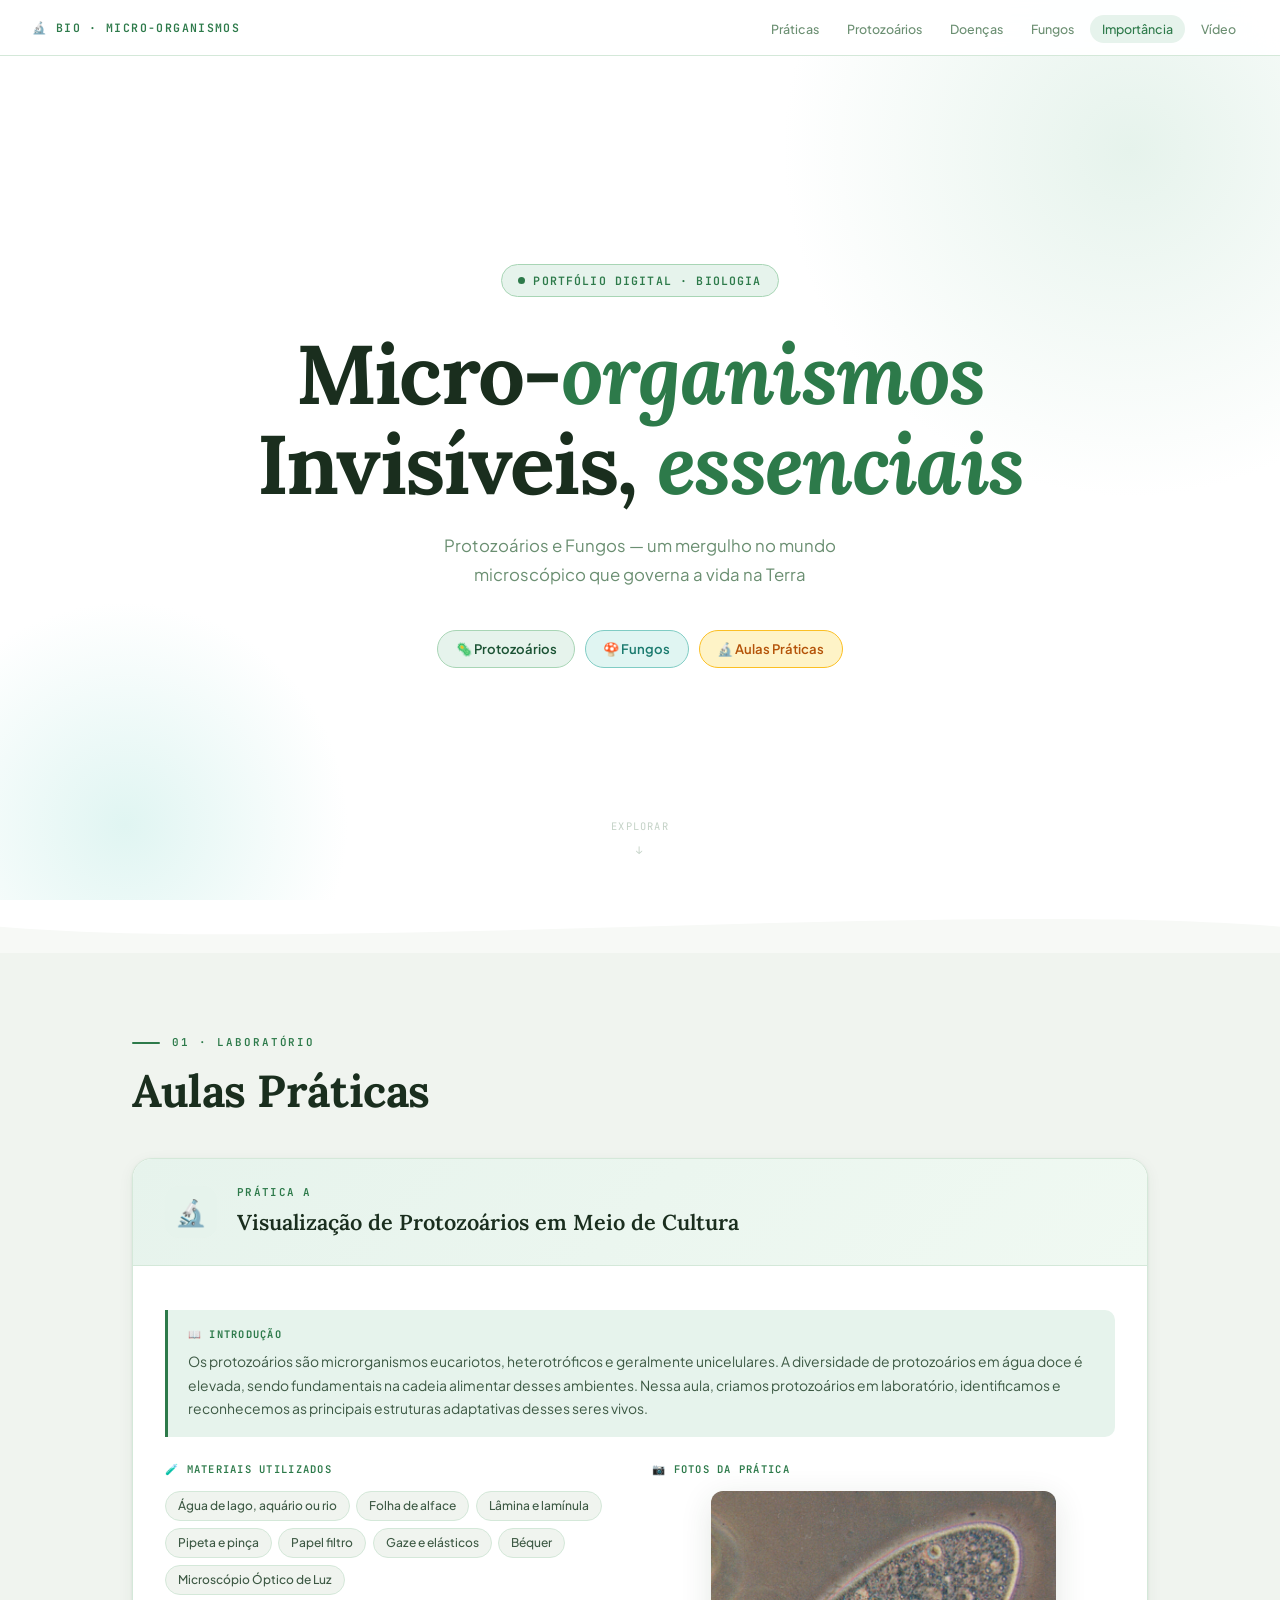
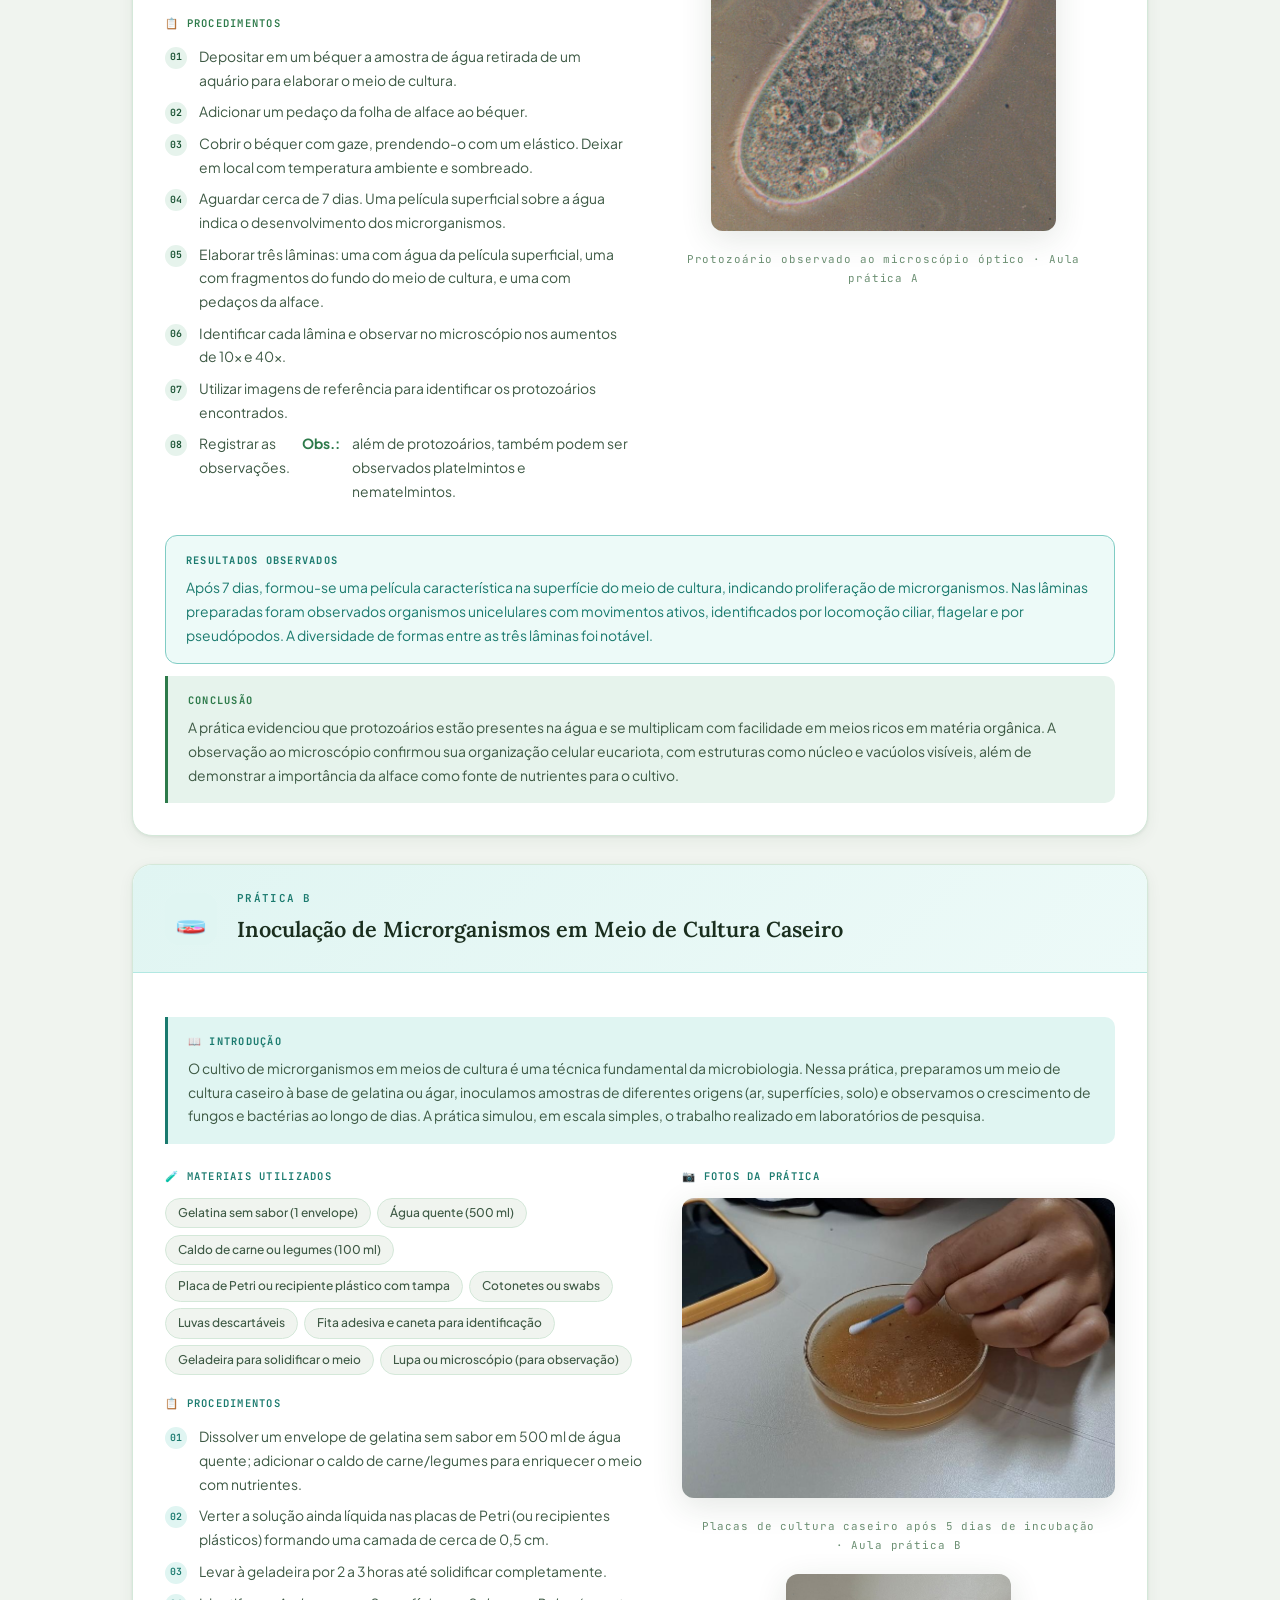
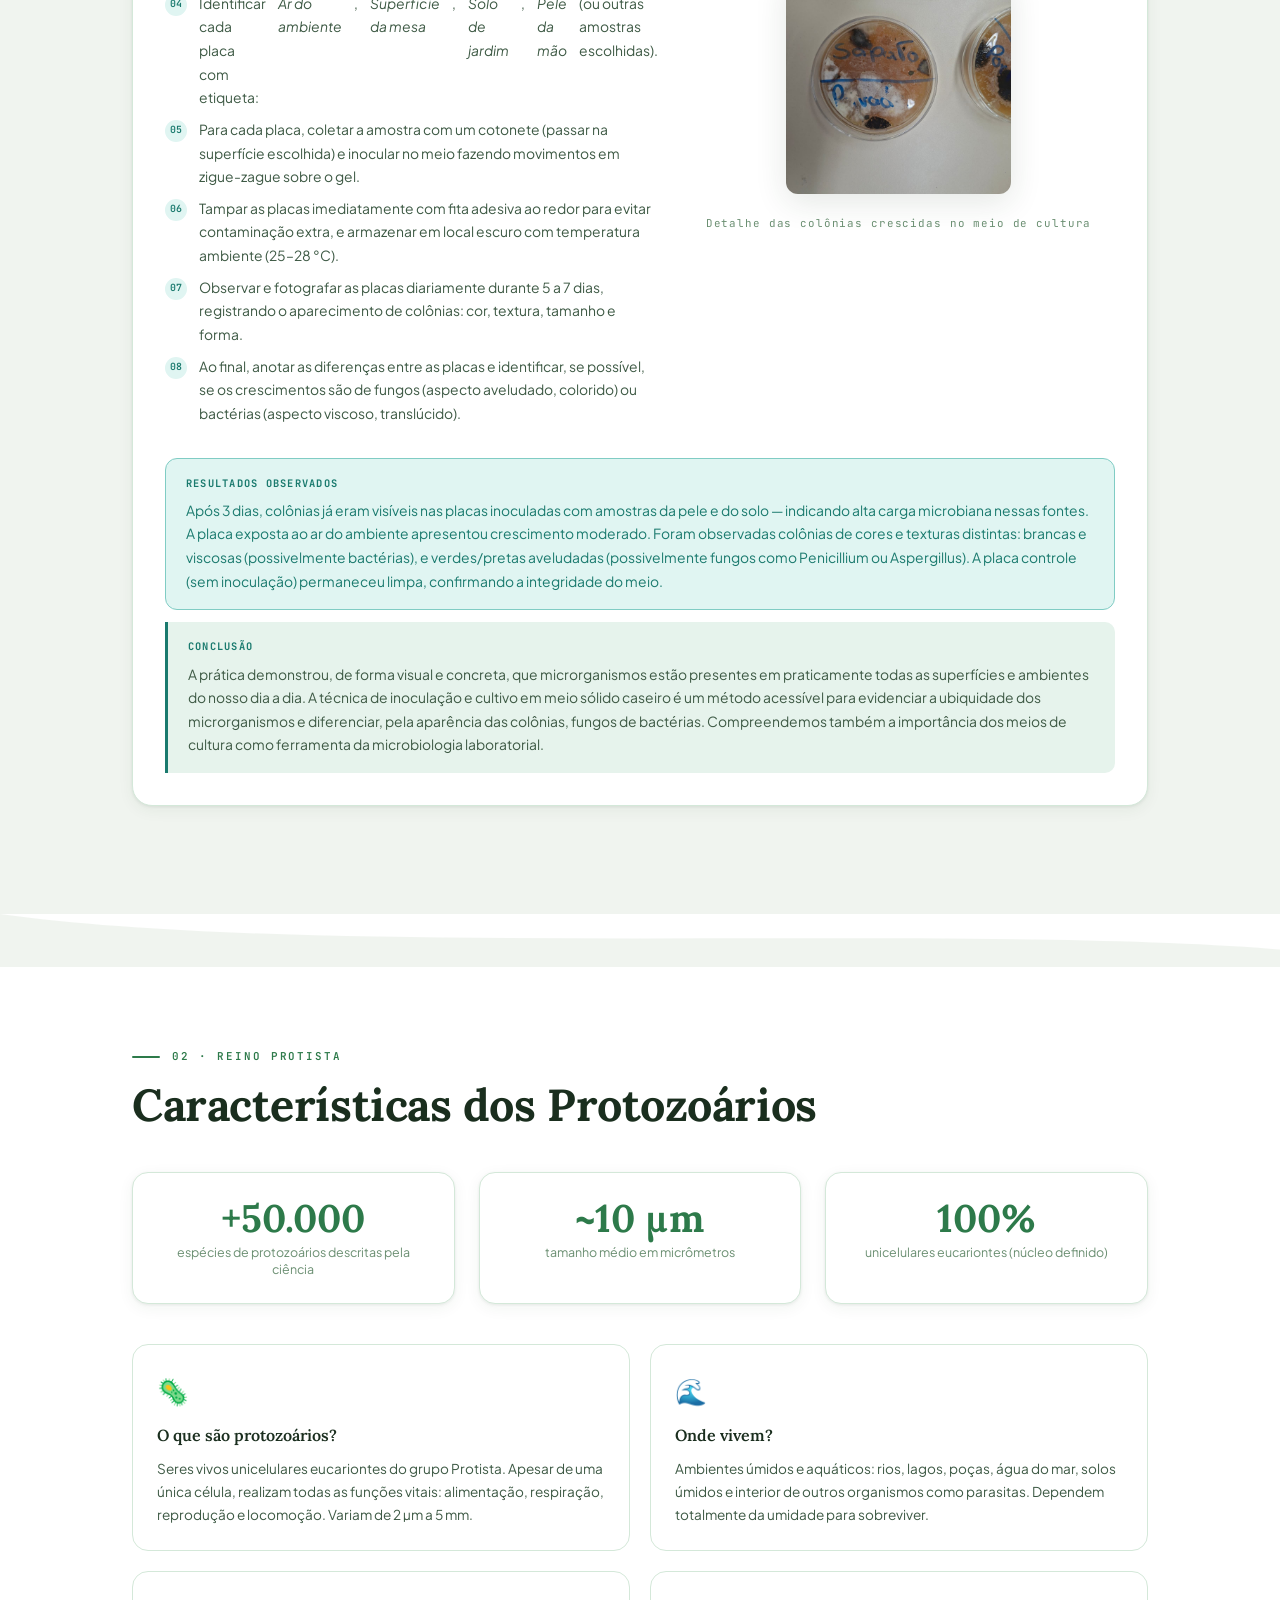
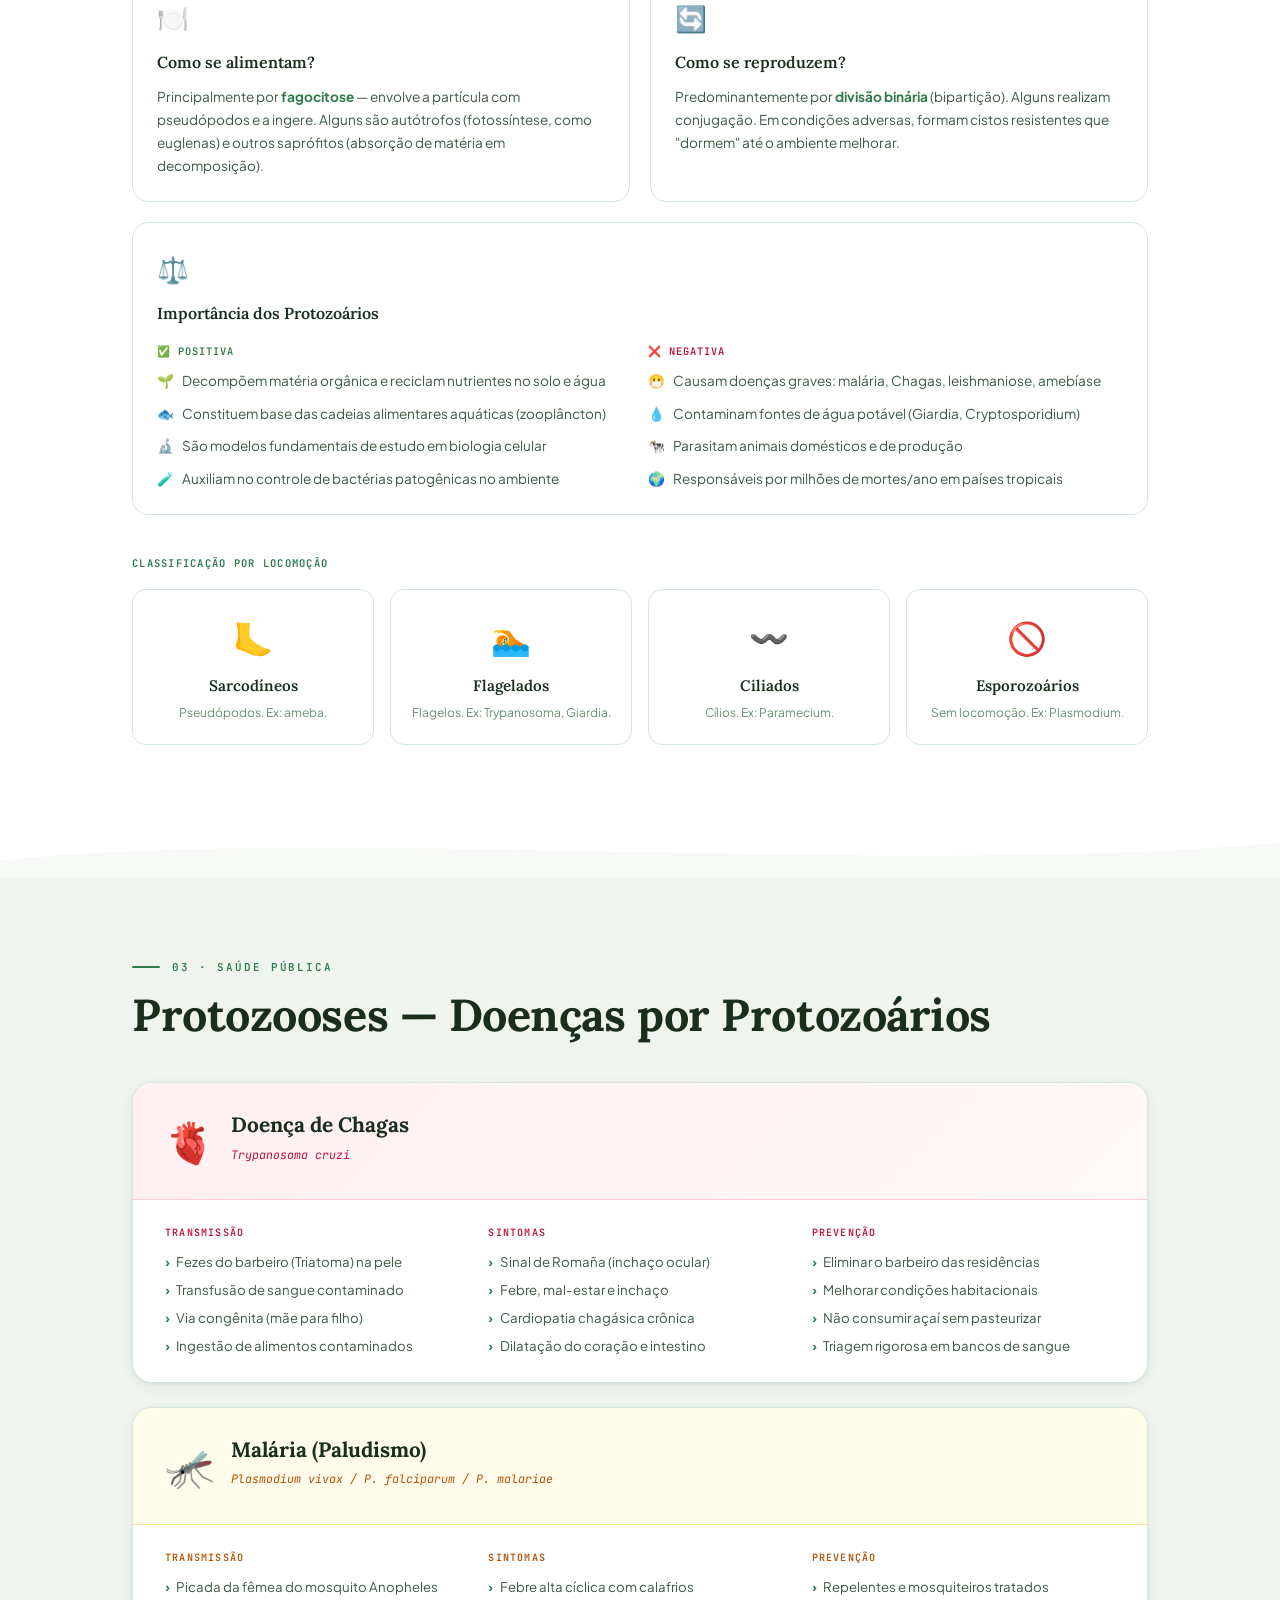
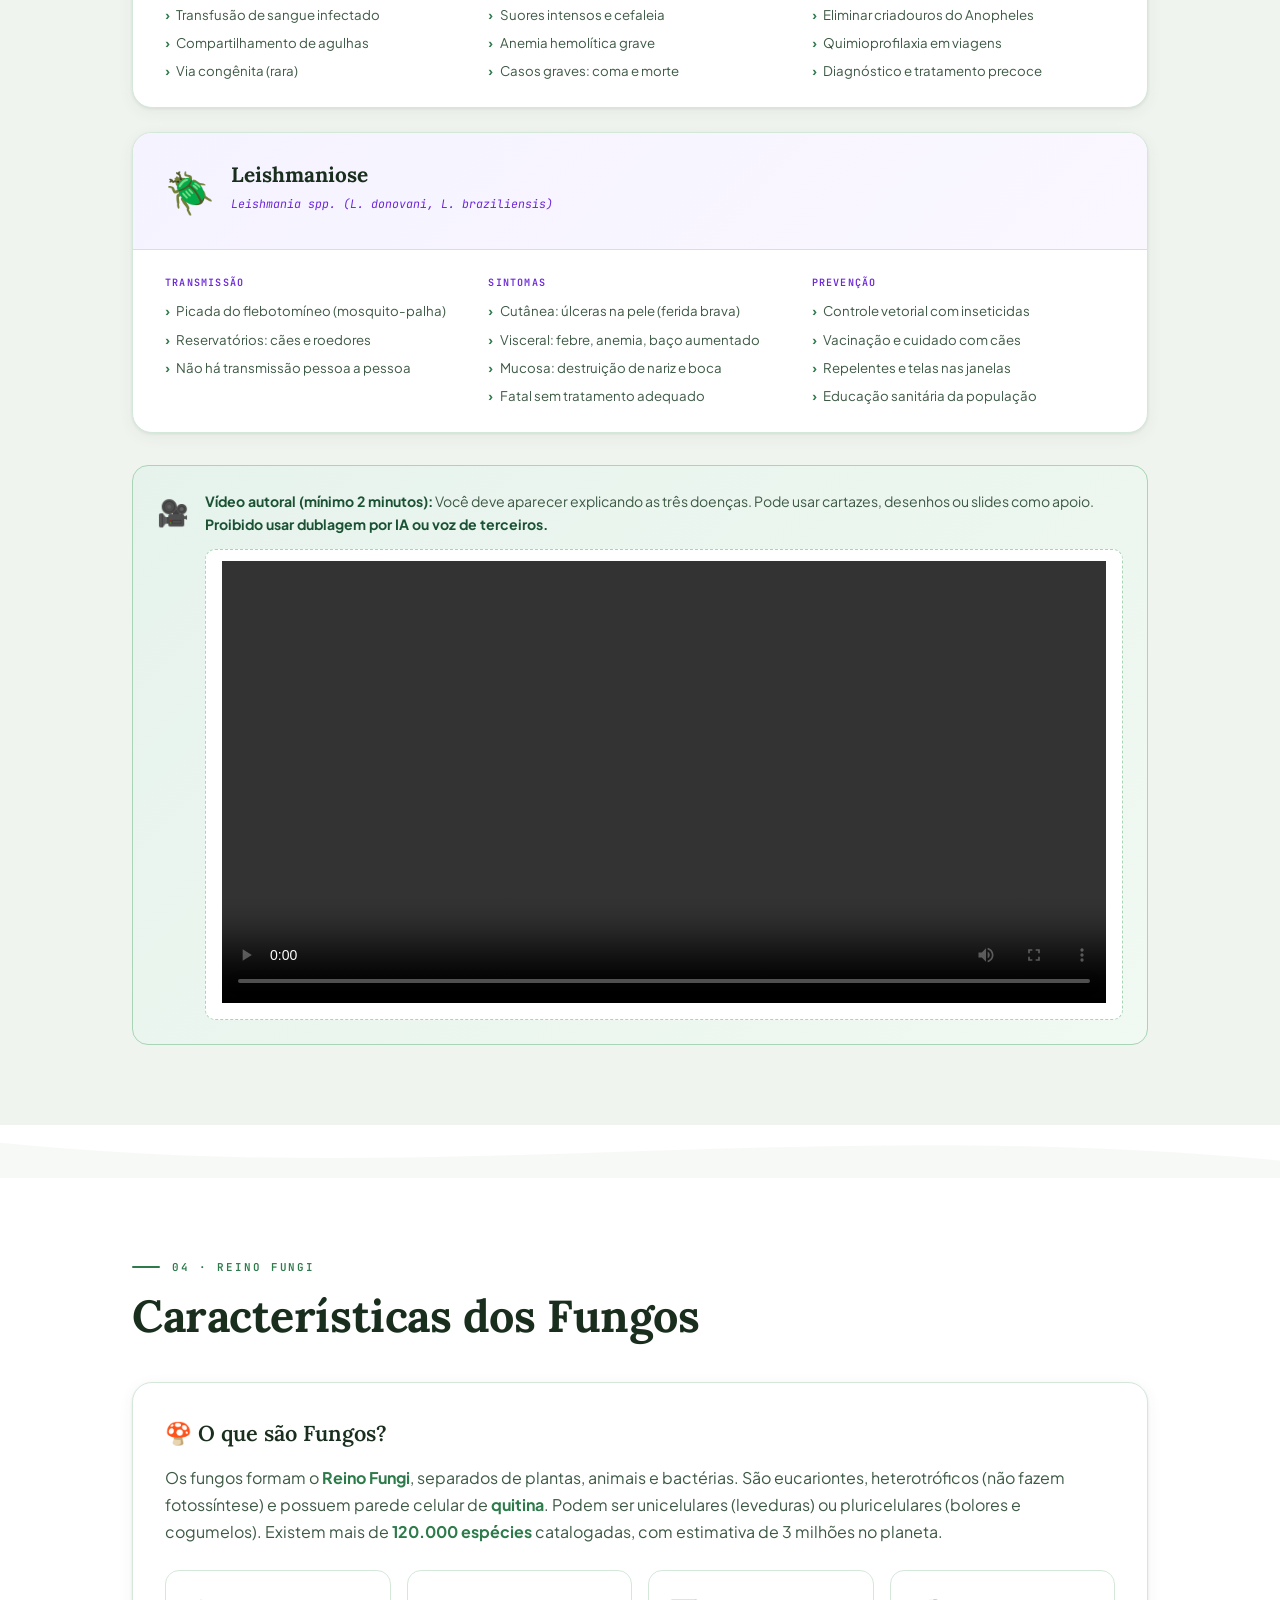
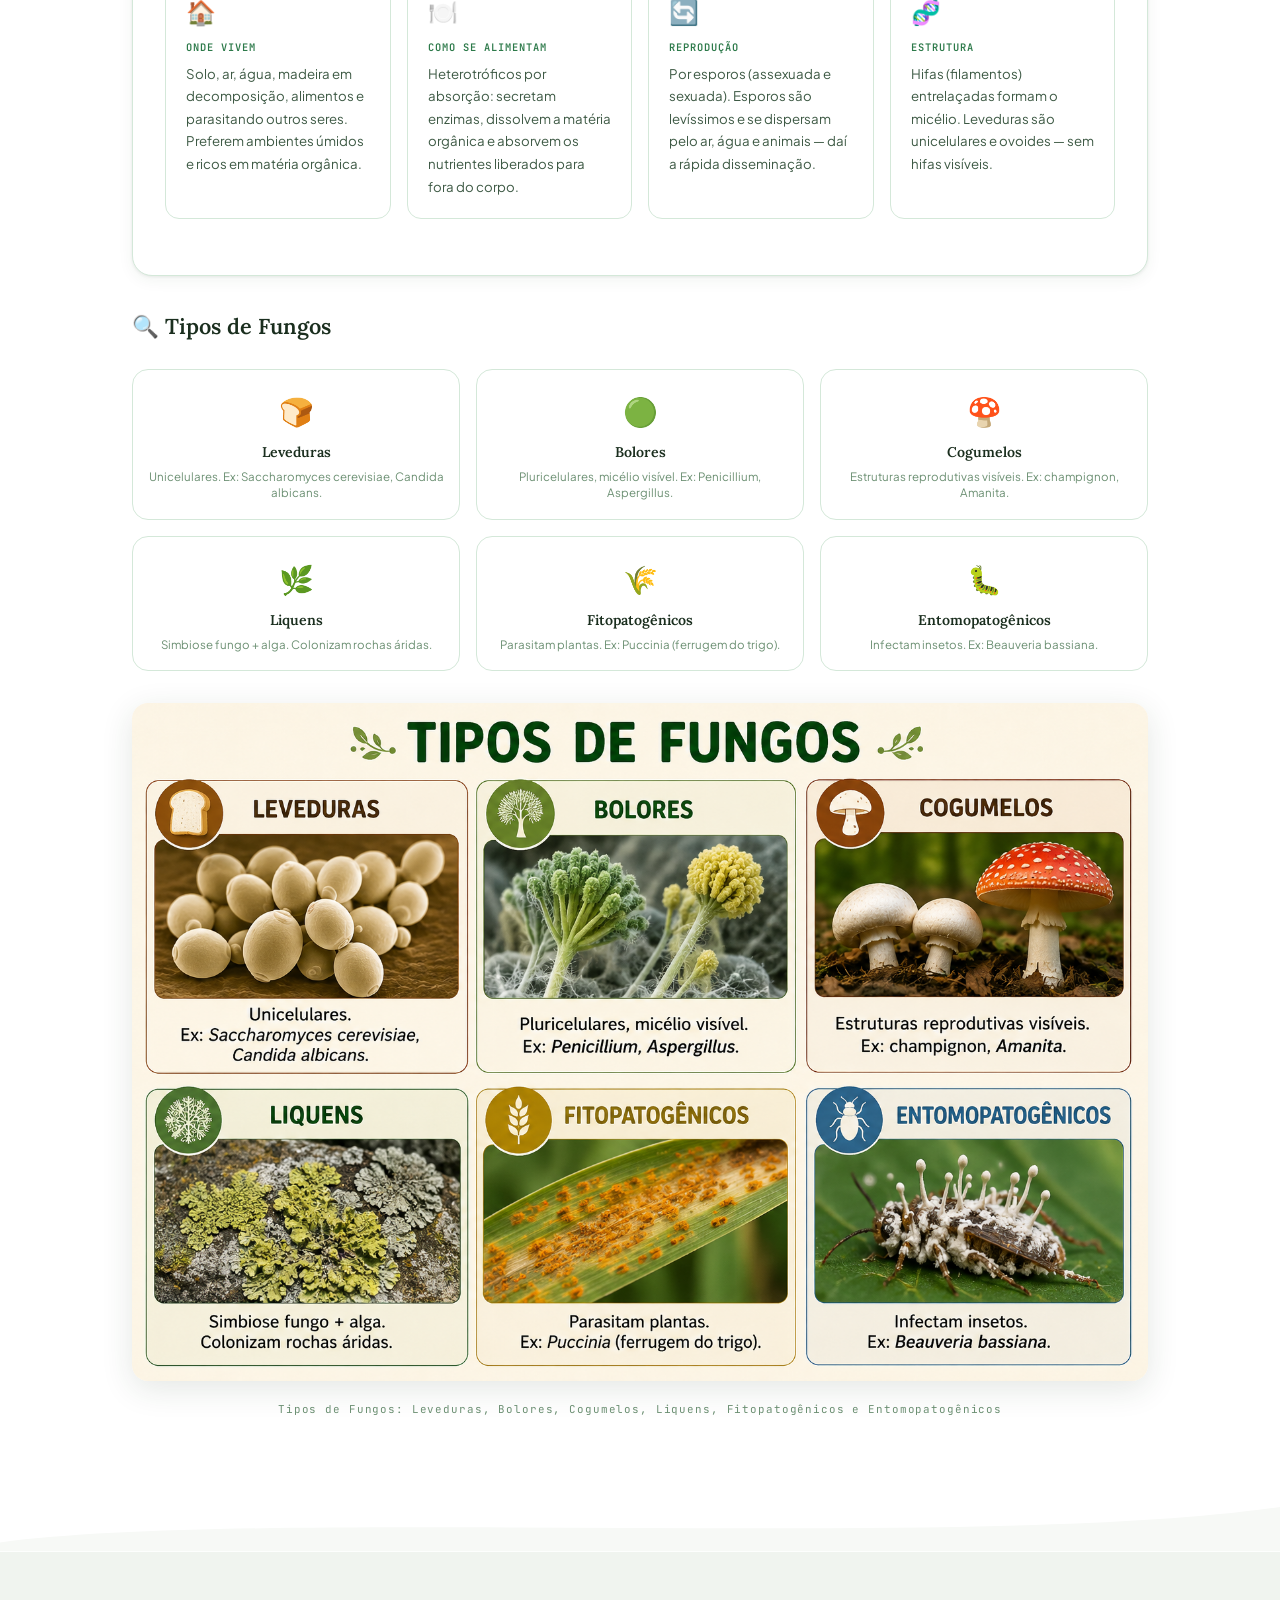
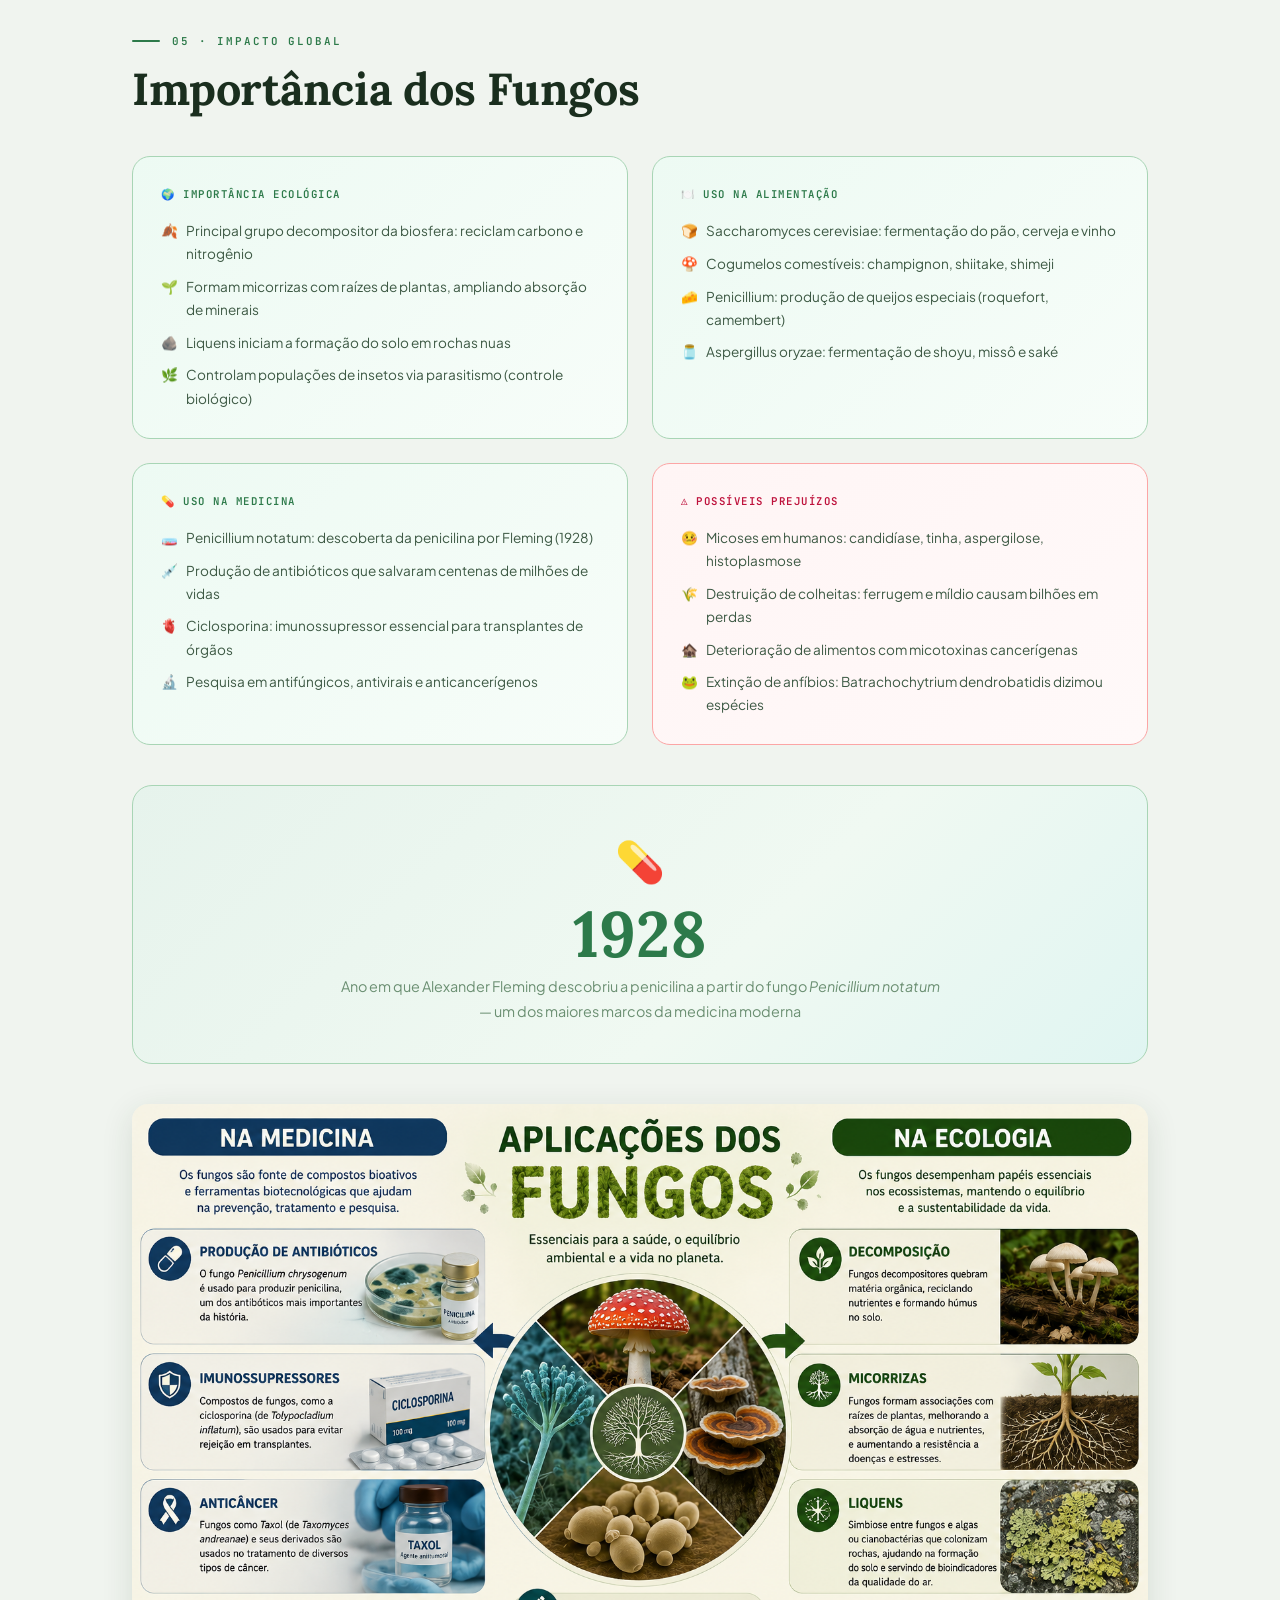
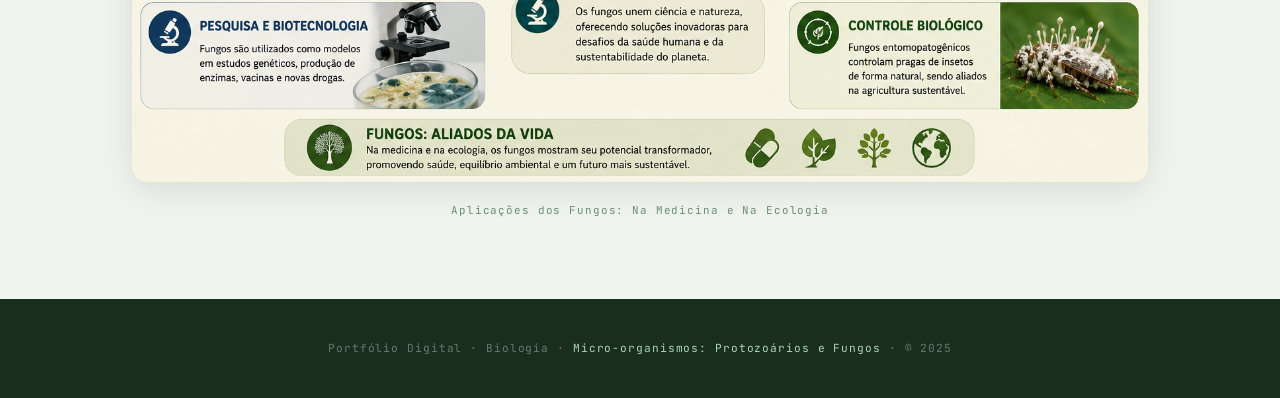
==== index.html @ 53ff9ba3 "Add files via upload" ====
<!DOCTYPE html>
<html lang="pt-BR">
<head>
  <meta charset="UTF-8">
  <meta name="viewport" content="width=device-width, initial-scale=1.0">
  <title>Portfólio — Micro-organismos</title>
  <link href="https://fonts.googleapis.com/css2?family=Lora:ital,wght@0,400;0,600;0,700;1,400;1,600&family=Plus+Jakarta+Sans:wght@300;400;500;600&family=JetBrains+Mono:wght@400;600&display=swap" rel="stylesheet">
  <link rel="stylesheet" href="style.css">
</head>
<body>

<!-- ══════════════════════════════════════════════════════
     NAVEGAÇÃO
══════════════════════════════════════════════════════ -->
<nav>
  <div class="nav-logo">🔬 Bio · Micro-organismos</div>
  <ul class="nav-links">
    <li><a href="#praticas">Práticas</a></li>
    <li><a href="#protozoarios">Protozoários</a></li>
    <li><a href="#doencas">Doenças</a></li>
    <li><a href="#fungos">Fungos</a></li>
    <li><a href="#importancia">Importância</a></li>
    <li><a href="video.html">Vídeo</a></li>
  
  </ul>
  <button class="nav-burger" id="burger" aria-label="Menu">
    <span></span><span></span><span></span>
  </button>
</nav>

<div class="mobile-menu" id="mobileMenu">
  <a href="#praticas"    class="mob-link">🔬 Práticas</a>
  <a href="#protozoarios" class="mob-link">🦠 Protozoários</a>
  <a href="#doencas"     class="mob-link">⚕️ Doenças</a>
  <a href="#fungos"      class="mob-link">🍄 Fungos</a>
  <a href="#importancia" class="mob-link">🌍 Importância</a>
</div>


<!-- ══════════════════════════════════════════════════════
     HERO
══════════════════════════════════════════════════════ -->
<div class="hero">
  <div class="hero-inner">
    <div class="hero-tag"><div class="dot"></div>Portfólio Digital · Biologia</div>
    <h1>Micro-<em>organismos</em><br>Invisíveis, <em>essenciais</em></h1>
    <p class="hero-desc">Protozoários e Fungos — um mergulho no mundo microscópico que governa a vida na Terra</p>
    <div class="hero-pills">
      <span class="pill pill-g">🦠 Protozoários</span>
      <span class="pill pill-t">🍄 Fungos</span>
      <span class="pill pill-a">🔬 Aulas Práticas</span>
    </div>
  </div>
  <div class="scroll-hint"><span>Explorar</span>↓</div>
</div>

<svg class="wave" viewBox="0 0 1440 60" xmlns="http://www.w3.org/2000/svg" preserveAspectRatio="none" style="background:#fff;display:block;">
  <path d="M0,30 C360,60 1080,0 1440,30 L1440,60 L0,60 Z" fill="#f7f9f6"/>
</svg>


<!-- ══════════════════════════════════════════════════════
     01 · PRÁTICAS
══════════════════════════════════════════════════════ -->
<div class="bg-s" id="praticas">
  <div class="page-section">
    <div class="eyebrow">01 · Laboratório</div>
    <h2>Aulas Práticas</h2>

    <!-- ── PRÁTICA A ─────────────────────────────────── -->
    <div class="prac-card fade-in">
      <div class="prac-head g">
        <div class="pric-icon g">🔬</div>
        <div>
          <div class="plabel">Prática A</div>
          <h3 style="margin:0;">Visualização de Protozoários em Meio de Cultura</h3>
        </div>
      </div>
      <div class="prac-body">
        <div class="concl-box" style="margin-bottom:1.5rem;">
          <strong>📖 Introdução</strong>
          Os protozoários são microrganismos eucariotos, heterotróficos e geralmente unicelulares. A diversidade de protozoários em água doce é elevada, sendo fundamentais na cadeia alimentar desses ambientes. Nessa aula, criamos protozoários em laboratório, identificamos e reconhecemos as principais estruturas adaptativas desses seres vivos.
        </div>
        <div class="g2">
          <div>
            <div class="mini-label">🧪 Materiais Utilizados</div>
            <div class="mat-tags">
              <span class="mat-tag">Água de lago, aquário ou rio</span>
              <span class="mat-tag">Folha de alface</span>
              <span class="mat-tag">Lâmina e lamínula</span>
              <span class="mat-tag">Pipeta e pinça</span>
              <span class="mat-tag">Papel filtro</span>
              <span class="mat-tag">Gaze e elásticos</span>
              <span class="mat-tag">Béquer</span>
              <span class="mat-tag">Microscópio Óptico de Luz</span>
            </div>
            <div class="mini-label" style="margin-top:1.25rem;">📋 Procedimentos</div>
            <ul class="steps">
              <li><span class="sn">01</span>Depositar em um béquer a amostra de água retirada de um aquário para elaborar o meio de cultura.</li>
              <li><span class="sn">02</span>Adicionar um pedaço da folha de alface ao béquer.</li>
              <li><span class="sn">03</span>Cobrir o béquer com gaze, prendendo-o com um elástico. Deixar em local com temperatura ambiente e sombreado.</li>
              <li><span class="sn">04</span>Aguardar cerca de 7 dias. Uma película superficial sobre a água indica o desenvolvimento dos microrganismos.</li>
              <li><span class="sn">05</span>Elaborar três lâminas: uma com água da película superficial, uma com fragmentos do fundo do meio de cultura, e uma com pedaços da alface.</li>
              <li><span class="sn">06</span>Identificar cada lâmina e observar no microscópio nos aumentos de 10× e 40×.</li>
              <li><span class="sn">07</span>Utilizar imagens de referência para identificar os protozoários encontrados.</li>
              <li><span class="sn">08</span>Registrar as observações. <strong style="color:var(--green);">Obs.:</strong> além de protozoários, também podem ser observados platelmintos e nematelmintos.</li>
            </ul>
          </div>
          <div>
            <div class="mini-label">📷 Fotos da Prática</div>
            <div class="img-section" style="margin-top:0.75rem;">
              <!--
                INSTRUÇÃO: substitua o src abaixo pelo caminho da sua foto.
                Exemplo: src="fotos/pratica_a.jpg"
              -->
              <img src="protozoarios.jpg"
                   alt="Foto — Protozoário observado ao microscópio"
                   style="border-radius:12px;max-height:340px;object-fit:contain;background:var(--surface);"
                   onerror="this.style.display='none';this.nextElementSibling.style.display='flex'">
              <!-- Placeholder exibido se a imagem não for encontrada -->
              <div class="img-placeholder" style="display:none;">
                <span>📷</span>
                Insira aqui a foto da prática A<br>(microscópio · protozoários)
              </div>
              <p class="img-caption">Protozoário observado ao microscópio óptico · Aula prática A</p>
            </div>
          </div>
        </div>

        <div class="res-box">
          <strong>Resultados Observados</strong>
          Após 7 dias, formou-se uma película característica na superfície do meio de cultura, indicando proliferação de microrganismos. Nas lâminas preparadas foram observados organismos unicelulares com movimentos ativos, identificados por locomoção ciliar, flagelar e por pseudópodos. A diversidade de formas entre as três lâminas foi notável.
        </div>
        <div class="concl-box">
          <strong>Conclusão</strong>
          A prática evidenciou que protozoários estão presentes na água e se multiplicam com facilidade em meios ricos em matéria orgânica. A observação ao microscópio confirmou sua organização celular eucariota, com estruturas como núcleo e vacúolos visíveis, além de demonstrar a importância da alface como fonte de nutrientes para o cultivo.
        </div>
      </div>
    </div>

    <!-- ── PRÁTICA B ─────────────────────────────────── -->
    <div class="prac-card fade-in">
      <div class="prac-head t">
        <div class="pric-icon t">🧫</div>
        <div>
          <div class="plabel t">Prática B</div>
          <h3 style="margin:0;">Inoculação de Microrganismos em Meio de Cultura Caseiro</h3>
        </div>
      </div>
      <div class="prac-body">
        <div class="concl-box" style="border-left-color:var(--teal);background:var(--teal-light);margin-bottom:1.5rem;">
          <strong style="color:var(--teal);">📖 Introdução</strong>
          O cultivo de microrganismos em meios de cultura é uma técnica fundamental da microbiologia. Nessa prática, preparamos um meio de cultura caseiro à base de gelatina ou ágar, inoculamos amostras de diferentes origens (ar, superfícies, solo) e observamos o crescimento de fungos e bactérias ao longo de dias. A prática simulou, em escala simples, o trabalho realizado em laboratórios de pesquisa.
        </div>
        <div class="g2">
          <div>
            <div class="mini-label t">🧪 Materiais Utilizados</div>
            <div class="mat-tags">
              <span class="mat-tag">Gelatina sem sabor (1 envelope)</span>
              <span class="mat-tag">Água quente (500 ml)</span>
              <span class="mat-tag">Caldo de carne ou legumes (100 ml)</span>
              <span class="mat-tag">Placa de Petri ou recipiente plástico com tampa</span>
              <span class="mat-tag">Cotonetes ou swabs</span>
              <span class="mat-tag">Luvas descartáveis</span>
              <span class="mat-tag">Fita adesiva e caneta para identificação</span>
              <span class="mat-tag">Geladeira para solidificar o meio</span>
              <span class="mat-tag">Lupa ou microscópio (para observação)</span>
            </div>
            <div class="mini-label t" style="margin-top:1.25rem;">📋 Procedimentos</div>
            <ul class="steps">
              <li><span class="sn" style="background:var(--teal-light);color:var(--teal);">01</span>Dissolver um envelope de gelatina sem sabor em 500 ml de água quente; adicionar o caldo de carne/legumes para enriquecer o meio com nutrientes.</li>
              <li><span class="sn" style="background:var(--teal-light);color:var(--teal);">02</span>Verter a solução ainda líquida nas placas de Petri (ou recipientes plásticos) formando uma camada de cerca de 0,5 cm.</li>
              <li><span class="sn" style="background:var(--teal-light);color:var(--teal);">03</span>Levar à geladeira por 2 a 3 horas até solidificar completamente.</li>
              <li><span class="sn" style="background:var(--teal-light);color:var(--teal);">04</span>Identificar cada placa com etiqueta: <em>Ar do ambiente</em>, <em>Superfície da mesa</em>, <em>Solo de jardim</em>, <em>Pele da mão</em> (ou outras amostras escolhidas).</li>
              <li><span class="sn" style="background:var(--teal-light);color:var(--teal);">05</span>Para cada placa, coletar a amostra com um cotonete (passar na superfície escolhida) e inocular no meio fazendo movimentos em zigue-zague sobre o gel.</li>
              <li><span class="sn" style="background:var(--teal-light);color:var(--teal);">06</span>Tampar as placas imediatamente com fita adesiva ao redor para evitar contaminação extra, e armazenar em local escuro com temperatura ambiente (25–28 °C).</li>
              <li><span class="sn" style="background:var(--teal-light);color:var(--teal);">07</span>Observar e fotografar as placas diariamente durante 5 a 7 dias, registrando o aparecimento de colônias: cor, textura, tamanho e forma.</li>
              <li><span class="sn" style="background:var(--teal-light);color:var(--teal);">08</span>Ao final, anotar as diferenças entre as placas e identificar, se possível, se os crescimentos são de fungos (aspecto aveludado, colorido) ou bactérias (aspecto viscoso, translúcido).</li>
            </ul>
          </div>
          <div>
            <div class="mini-label t">📷 Fotos da Prática</div>
            <div class="img-section" style="margin-top:0.75rem;">
              <!--
                INSTRUÇÃO: substitua o src abaixo pelo caminho da sua foto.
                Exemplo: src="fotos/pratica_b_dia1.jpg"
              -->
              <img src="WhatsApp Image 2026-06-17 at 15.16.44.jpeg"
                   alt="Foto — Inoculação de microrganismos em meio de cultura caseiro"
                   style="border-radius:12px;max-height:340px;object-fit:contain;background:var(--surface);"
                   onerror="this.style.display='none';this.nextElementSibling.style.display='flex'">
              <!-- Placeholder exibido se a imagem não for encontrada -->
              <div class="img-placeholder" style="display:none;">
                <span>🧫</span>
                Insira aqui a foto da prática B<br>(placas de cultura · colônias)
              </div>
              <p class="img-caption">Placas de cultura caseiro após 5 dias de incubação · Aula prática B</p>
            </div>

            <!-- Segunda foto (crescimento de colônias) -->
            <div class="img-section" style="margin-top:1.25rem;">
              <!--
                INSTRUÇÃO: substitua o src abaixo pelo caminho da segunda foto.
                Exemplo: src="fotos/pratica_b_colonias.jpg"
              -->
              <img src="fungo.jpeg"
                   alt="Foto — Colônias de fungos e bactérias observadas"
                   style="border-radius:12px;max-height:220px;object-fit:contain;background:var(--surface);"
                   onerror="this.style.display='none';this.nextElementSibling.style.display='flex'">
              <div class="img-placeholder" style="display:none;">
                <span>🔬</span>
                Insira aqui a foto das colônias crescidas<br>(detalhe das placas)
              </div>
              <p class="img-caption">Detalhe das colônias crescidas no meio de cultura</p>
            </div>
          </div>
        </div>

        <div class="res-box" style="background:var(--teal-light);border-color:#80ccc4;">
          <strong style="color:var(--teal);">Resultados Observados</strong>
          Após 3 dias, colônias já eram visíveis nas placas inoculadas com amostras da pele e do solo — indicando alta carga microbiana nessas fontes. A placa exposta ao ar do ambiente apresentou crescimento moderado. Foram observadas colônias de cores e texturas distintas: brancas e viscosas (possivelmente bactérias), e verdes/pretas aveludadas (possivelmente fungos como Penicillium ou Aspergillus). A placa controle (sem inoculação) permaneceu limpa, confirmando a integridade do meio.
        </div>
        <div class="concl-box" style="border-left-color:var(--teal);">
          <strong style="color:var(--teal);">Conclusão</strong>
          A prática demonstrou, de forma visual e concreta, que microrganismos estão presentes em praticamente todas as superfícies e ambientes do nosso dia a dia. A técnica de inoculação e cultivo em meio sólido caseiro é um método acessível para evidenciar a ubiquidade dos microrganismos e diferenciar, pela aparência das colônias, fungos de bactérias. Compreendemos também a importância dos meios de cultura como ferramenta da microbiologia laboratorial.
        </div>
      </div>
    </div>

  </div>
</div>


<svg class="wave" viewBox="0 0 1440 60" xmlns="http://www.w3.org/2000/svg" preserveAspectRatio="none" style="background:#f0f4ef;display:block;">
  <path d="M0,0 C360,50 1080,10 1440,40 L1440,0 Z" fill="#ffffff"/>
</svg>


<!-- ══════════════════════════════════════════════════════
     02 · PROTOZOÁRIOS
══════════════════════════════════════════════════════ -->
<div class="bg-w" id="protozoarios">
  <div class="page-section">
    <div class="eyebrow">02 · Reino Protista</div>
    <h2>Características dos Protozoários</h2>

    <div class="stats fade-in">
      <div class="stat-tile"><div class="stat-num">+50.000</div><div class="stat-lbl">espécies de protozoários descritas pela ciência</div></div>
      <div class="stat-tile"><div class="stat-num">~10 µm</div><div class="stat-lbl">tamanho médio em micrômetros</div></div>
      <div class="stat-tile"><div class="stat-num">100%</div><div class="stat-lbl">unicelulares eucariontes (núcleo definido)</div></div>
    </div>

    <div class="char-grid fade-in">
      <div class="char-tile">
        <div class="char-tile-icon">🦠</div>
        <h4>O que são protozoários?</h4>
        <p>Seres vivos unicelulares eucariontes do grupo Protista. Apesar de uma única célula, realizam todas as funções vitais: alimentação, respiração, reprodução e locomoção. Variam de 2 µm a 5 mm.</p>
      </div>
      <div class="char-tile">
        <div class="char-tile-icon">🌊</div>
        <h4>Onde vivem?</h4>
        <p>Ambientes úmidos e aquáticos: rios, lagos, poças, água do mar, solos úmidos e interior de outros organismos como parasitas. Dependem totalmente da umidade para sobreviver.</p>
      </div>
      <div class="char-tile">
        <div class="char-tile-icon">🍽️</div>
        <h4>Como se alimentam?</h4>
        <p>Principalmente por <strong style="color:var(--green)">fagocitose</strong> — envolve a partícula com pseudópodos e a ingere. Alguns são autótrofos (fotossíntese, como euglenas) e outros saprófitos (absorção de matéria em decomposição).</p>
      </div>
      <div class="char-tile">
        <div class="char-tile-icon">🔄</div>
        <h4>Como se reproduzem?</h4>
        <p>Predominantemente por <strong style="color:var(--green)">divisão binária</strong> (bipartição). Alguns realizam conjugação. Em condições adversas, formam cistos resistentes que "dormem" até o ambiente melhorar.</p>
      </div>
      <div class="char-tile" style="grid-column:1/-1;">
        <div class="char-tile-icon">⚖️</div>
        <h4>Importância dos Protozoários</h4>
        <div class="g2" style="margin-top:1rem;gap:1rem;">
          <div>
            <div style="font-family:'JetBrains Mono',monospace;font-size:.65rem;font-weight:600;color:var(--green);letter-spacing:.1em;text-transform:uppercase;margin-bottom:.5rem;">✅ Positiva</div>
            <ul class="imp-list">
              <li><span>🌱</span>Decompõem matéria orgânica e reciclam nutrientes no solo e água</li>
              <li><span>🐟</span>Constituem base das cadeias alimentares aquáticas (zooplâncton)</li>
              <li><span>🔬</span>São modelos fundamentais de estudo em biologia celular</li>
              <li><span>🧪</span>Auxiliam no controle de bactérias patogênicas no ambiente</li>
            </ul>
          </div>
          <div>
            <div style="font-family:'JetBrains Mono',monospace;font-size:.65rem;font-weight:600;color:var(--rose);letter-spacing:.1em;text-transform:uppercase;margin-bottom:.5rem;">❌ Negativa</div>
            <ul class="imp-list">
              <li><span>😷</span>Causam doenças graves: malária, Chagas, leishmaniose, amebíase</li>
              <li><span>💧</span>Contaminam fontes de água potável (Giardia, Cryptosporidium)</li>
              <li><span>🐄</span>Parasitam animais domésticos e de produção</li>
              <li><span>🌍</span>Responsáveis por milhões de mortes/ano em países tropicais</li>
            </ul>
          </div>
        </div>
      </div>
    </div>

    <div style="margin-top:2.5rem;" class="fade-in">
      <div class="mini-label" style="margin-bottom:1rem;">Classificação por Locomoção</div>
      <div class="loco-grid">
        <div class="loco-tile"><div class="loco-icon">🦶</div><div class="loco-name">Sarcodíneos</div><p>Pseudópodos. Ex: ameba.</p></div>
        <div class="loco-tile"><div class="loco-icon">🏊</div><div class="loco-name">Flagelados</div><p>Flagelos. Ex: Trypanosoma, Giardia.</p></div>
        <div class="loco-tile"><div class="loco-icon">〰️</div><div class="loco-name">Ciliados</div><p>Cílios. Ex: Paramecium.</p></div>
        <div class="loco-tile"><div class="loco-icon">🚫</div><div class="loco-name">Esporozoários</div><p>Sem locomoção. Ex: Plasmodium.</p></div>
      </div>
    </div>
  </div>
</div>


<svg class="wave" viewBox="0 0 1440 60" xmlns="http://www.w3.org/2000/svg" preserveAspectRatio="none" style="background:#fff;display:block;">
  <path d="M0,40 C400,0 1000,60 1440,20 L1440,60 L0,60 Z" fill="#f7f9f6"/>
</svg>


<!-- ══════════════════════════════════════════════════════
     03 · DOENÇAS (PROTOZOOSES) + VÍDEO
══════════════════════════════════════════════════════ -->
<div class="bg-s" id="doencas">
  <div class="page-section">
    <div class="eyebrow">03 · Saúde Pública</div>
    <h2>Protozooses — Doenças por Protozoários</h2>

    <div class="dis-wrap">

      <!-- CHAGAS -->
      <div class="dis-card fade-in">
        <div class="dis-head r">
          <div class="dis-emoji">🫀</div>
          <div>
            <div class="dis-name">Doença de Chagas</div>
            <div class="dis-agent r">Trypanosoma cruzi</div>
          </div>
        </div>
        <div class="dis-body">
          <div class="dis-row">
            <div>
              <div class="dcol-title r">Transmissão</div>
              <ul class="dis-list">
                <li>Fezes do barbeiro (Triatoma) na pele</li>
                <li>Transfusão de sangue contaminado</li>
                <li>Via congênita (mãe para filho)</li>
                <li>Ingestão de alimentos contaminados</li>
              </ul>
            </div>
            <div>
              <div class="dcol-title r">Sintomas</div>
              <ul class="dis-list">
                <li>Sinal de Romaña (inchaço ocular)</li>
                <li>Febre, mal-estar e inchaço</li>
                <li>Cardiopatia chagásica crônica</li>
                <li>Dilatação do coração e intestino</li>
              </ul>
            </div>
            <div>
              <div class="dcol-title r">Prevenção</div>
              <ul class="dis-list">
                <li>Eliminar o barbeiro das residências</li>
                <li>Melhorar condições habitacionais</li>
                <li>Não consumir açaí sem pasteurizar</li>
                <li>Triagem rigorosa em bancos de sangue</li>
              </ul>
            </div>
          </div>
        </div>
      </div>

      <!-- MALÁRIA -->
      <div class="dis-card fade-in">
        <div class="dis-head a">
          <div class="dis-emoji">🦟</div>
          <div>
            <div class="dis-name">Malária (Paludismo)</div>
            <div class="dis-agent a">Plasmodium vivax / P. falciparum / P. malariae</div>
          </div>
        </div>
        <div class="dis-body">
          <div class="dis-row">
            <div>
              <div class="dcol-title a">Transmissão</div>
              <ul class="dis-list">
                <li>Picada da fêmea do mosquito Anopheles</li>
                <li>Transfusão de sangue infectado</li>
                <li>Compartilhamento de agulhas</li>
                <li>Via congênita (rara)</li>
              </ul>
            </div>
            <div>
              <div class="dcol-title a">Sintomas</div>
              <ul class="dis-list">
                <li>Febre alta cíclica com calafrios</li>
                <li>Suores intensos e cefaleia</li>
                <li>Anemia hemolítica grave</li>
                <li>Casos graves: coma e morte</li>
              </ul>
            </div>
            <div>
              <div class="dcol-title a">Prevenção</div>
              <ul class="dis-list">
                <li>Repelentes e mosquiteiros tratados</li>
                <li>Eliminar criadouros do Anopheles</li>
                <li>Quimioprofilaxia em viagens</li>
                <li>Diagnóstico e tratamento precoce</li>
              </ul>
            </div>
          </div>
        </div>
      </div>

      <!-- LEISHMANIOSE -->
      <div class="dis-card fade-in">
        <div class="dis-head p">
          <div class="dis-emoji">🪲</div>
          <div>
            <div class="dis-name">Leishmaniose</div>
            <div class="dis-agent p">Leishmania spp. (L. donovani, L. braziliensis)</div>
          </div>
        </div>
        <div class="dis-body">
          <div class="dis-row">
            <div>
              <div class="dcol-title p">Transmissão</div>
              <ul class="dis-list">
                <li>Picada do flebotomíneo (mosquito-palha)</li>
                <li>Reservatórios: cães e roedores</li>
                <li>Não há transmissão pessoa a pessoa</li>
              </ul>
            </div>
            <div>
              <div class="dcol-title p">Sintomas</div>
              <ul class="dis-list">
                <li>Cutânea: úlceras na pele (ferida brava)</li>
                <li>Visceral: febre, anemia, baço aumentado</li>
                <li>Mucosa: destruição de nariz e boca</li>
                <li>Fatal sem tratamento adequado</li>
              </ul>
            </div>
            <div>
              <div class="dcol-title p">Prevenção</div>
              <ul class="dis-list">
                <li>Controle vetorial com inseticidas</li>
                <li>Vacinação e cuidado com cães</li>
                <li>Repelentes e telas nas janelas</li>
                <li>Educação sanitária da população</li>
              </ul>
            </div>
          </div>
        </div>
      </div>

    </div><!-- /.dis-wrap -->

    <!-- VÍDEO -->
    <div class="vid-note fade-in">
      <div class="vid-icon">🎥</div>
      <div>
        <p><strong>Vídeo autoral (mínimo 2 minutos):</strong> Você deve aparecer explicando as três doenças. Pode usar cartazes, desenhos ou slides como apoio. <strong>Proibido usar dublagem por IA ou voz de terceiros.</strong></p>
        <!--
          INSTRUÇÃO: substitua o texto abaixo pelo link/QR code do seu vídeo.
          Exemplo: <a href="https://youtube.com/..." target="_blank">Assistir vídeo no YouTube</a>
        -->
      <div class="vid-slot">
    <video controls width="100%">
        <source src="fungos.mp4" type="video/mp4">
        Seu navegador não suporta vídeos HTML5.
    </video>
</div>  </div>
    </div>

  </div>
</div>


<svg class="wave" viewBox="0 0 1440 60" xmlns="http://www.w3.org/2000/svg" preserveAspectRatio="none" style="background:#f7f9f6;display:block;">
  <path d="M0,20 C500,70 900,-10 1440,40 L1440,0 L0,0 Z" fill="#ffffff"/>
</svg>


<!-- ══════════════════════════════════════════════════════
     04 · FUNGOS
══════════════════════════════════════════════════════ -->
<div class="bg-w" id="fungos">
  <div class="page-section">
    <div class="eyebrow">04 · Reino Fungi</div>
    <h2>Características dos Fungos</h2>

    <div class="card fade-in" style="margin-bottom:2rem;">
      <h3>🍄 O que são Fungos?</h3>
      <p style="color:var(--text2);margin-bottom:1rem;">
        Os fungos formam o <strong style="color:var(--green)">Reino Fungi</strong>, separados de plantas, animais e bactérias. São eucariontes, heterotróficos (não fazem fotossíntese) e possuem parede celular de <strong style="color:var(--green)">quitina</strong>. Podem ser unicelulares (leveduras) ou pluricelulares (bolores e cogumelos). Existem mais de <strong style="color:var(--green)">120.000 espécies</strong> catalogadas, com estimativa de 3 milhões no planeta.
      </p>
      <div class="info-grid">
        <div class="info-tile">
          <div class="it-icon">🏠</div>
          <div class="it-title">Onde vivem</div>
          <p>Solo, ar, água, madeira em decomposição, alimentos e parasitando outros seres. Preferem ambientes úmidos e ricos em matéria orgânica.</p>
        </div>
        <div class="info-tile">
          <div class="it-icon">🍽️</div>
          <div class="it-title">Como se alimentam</div>
          <p>Heterotróficos por absorção: secretam enzimas, dissolvem a matéria orgânica e absorvem os nutrientes liberados para fora do corpo.</p>
        </div>
        <div class="info-tile">
          <div class="it-icon">🔄</div>
          <div class="it-title">Reprodução</div>
          <p>Por esporos (assexuada e sexuada). Esporos são levíssimos e se dispersam pelo ar, água e animais — daí a rápida disseminação.</p>
        </div>
        <div class="info-tile">
          <div class="it-icon">🧬</div>
          <div class="it-title">Estrutura</div>
          <p>Hifas (filamentos) entrelaçadas formam o micélio. Leveduras são unicelulares e ovoides — sem hifas visíveis.</p>
        </div>
      </div>
    </div>

    <h3 style="margin-bottom:1.25rem;">🔍 Tipos de Fungos</h3>
    <div class="fungi-grid fade-in">
      <div class="fungi-tile"><div class="fungi-icon">🍞</div><div class="fungi-name">Leveduras</div><p>Unicelulares. Ex: Saccharomyces cerevisiae, Candida albicans.</p></div>
      <div class="fungi-tile"><div class="fungi-icon">🟢</div><div class="fungi-name">Bolores</div><p>Pluricelulares, micélio visível. Ex: Penicillium, Aspergillus.</p></div>
      <div class="fungi-tile"><div class="fungi-icon">🍄</div><div class="fungi-name">Cogumelos</div><p>Estruturas reprodutivas visíveis. Ex: champignon, Amanita.</p></div>
      <div class="fungi-tile"><div class="fungi-icon">🌿</div><div class="fungi-name">Liquens</div><p>Simbiose fungo + alga. Colonizam rochas áridas.</p></div>
      <div class="fungi-tile"><div class="fungi-icon">🌾</div><div class="fungi-name">Fitopatogênicos</div><p>Parasitam plantas. Ex: Puccinia (ferrugem do trigo).</p></div>
      <div class="fungi-tile"><div class="fungi-icon">🐛</div><div class="fungi-name">Entomopatogênicos</div><p>Infectam insetos. Ex: Beauveria bassiana.</p></div>
    </div>

    <div class="img-section fade-in">
      <!--
        INSTRUÇÃO: substitua o src pelo caminho da sua imagem de fungos.
        Exemplo: src="fotos/tipos_fungos.jpg"
      -->
      <img src="b1dbf0e8-e4dc-4d9c-8906-dfa9935a3774.png"
           alt="Tipos de Fungos"
           onerror="this.style.display='none';this.nextElementSibling.style.display='flex'">
      <div class="img-placeholder" style="display:none;">
        <span>🍄</span>
        Insira aqui uma imagem dos tipos de fungos
      </div>
      <p class="img-caption">Tipos de Fungos: Leveduras, Bolores, Cogumelos, Liquens, Fitopatogênicos e Entomopatogênicos</p>
    </div>

  </div>
</div>


<svg class="wave" viewBox="0 0 1440 60" xmlns="http://www.w3.org/2000/svg" preserveAspectRatio="none" style="background:#fff;display:block;">
  <path d="M0,50 C300,10 1100,60 1440,10 L1440,60 L0,60 Z" fill="#f7f9f6"/>
</svg>


<!-- ══════════════════════════════════════════════════════
     05 · IMPORTÂNCIA DOS FUNGOS
══════════════════════════════════════════════════════ -->
<div class="bg-s" id="importancia">
  <div class="page-section">
    <div class="eyebrow">05 · Impacto Global</div>
    <h2>Importância dos Fungos</h2>

    <div class="imp-grid fade-in">
      <div class="imp-block pos">
        <div class="imp-title p">🌍 Importância Ecológica</div>
        <ul class="imp-list">
          <li><span>🍂</span>Principal grupo decompositor da biosfera: reciclam carbono e nitrogênio</li>
          <li><span>🌱</span>Formam micorrizas com raízes de plantas, ampliando absorção de minerais</li>
          <li><span>🪨</span>Liquens iniciam a formação do solo em rochas nuas</li>
          <li><span>🌿</span>Controlam populações de insetos via parasitismo (controle biológico)</li>
        </ul>
      </div>
      <div class="imp-block pos">
        <div class="imp-title p">🍽️ Uso na Alimentação</div>
        <ul class="imp-list">
          <li><span>🍞</span>Saccharomyces cerevisiae: fermentação do pão, cerveja e vinho</li>
          <li><span>🍄</span>Cogumelos comestíveis: champignon, shiitake, shimeji</li>
          <li><span>🧀</span>Penicillium: produção de queijos especiais (roquefort, camembert)</li>
          <li><span>🫙</span>Aspergillus oryzae: fermentação de shoyu, missô e saké</li>
        </ul>
      </div>
      <div class="imp-block pos">
        <div class="imp-title p">💊 Uso na Medicina</div>
        <ul class="imp-list">
          <li><span>🧫</span>Penicillium notatum: descoberta da penicilina por Fleming (1928)</li>
          <li><span>💉</span>Produção de antibióticos que salvaram centenas de milhões de vidas</li>
          <li><span>🫀</span>Ciclosporina: imunossupressor essencial para transplantes de órgãos</li>
          <li><span>🔬</span>Pesquisa em antifúngicos, antivirais e anticancerígenos</li>
        </ul>
      </div>
      <div class="imp-block neg">
        <div class="imp-title n">⚠️ Possíveis Prejuízos</div>
        <ul class="imp-list">
          <li><span>🤒</span>Micoses em humanos: candidíase, tinha, aspergilose, histoplasmose</li>
          <li><span>🌾</span>Destruição de colheitas: ferrugem e míldio causam bilhões em perdas</li>
          <li><span>🏚️</span>Deterioração de alimentos com micotoxinas cancerígenas</li>
          <li><span>🐸</span>Extinção de anfíbios: Batrachochytrium dendrobatidis dizimou espécies</li>
        </ul>
      </div>
    </div>

    <div class="big-fact fade-in">
      <div style="font-size:2.5rem;margin-bottom:.5rem;">💊</div>
      <div class="big-fact-num">1928</div>
      <div class="big-fact-lbl">Ano em que Alexander Fleming descobriu a penicilina a partir do fungo <em>Penicillium notatum</em><br>— um dos maiores marcos da medicina moderna</div>
    </div>

    <div class="img-section fade-in">
      <!--
        INSTRUÇÃO: substitua o src pelo caminho da sua imagem sobre medicina/ecologia dos fungos.
        Exemplo: src="fotos/aplicacoes_fungos.jpg"
      -->
      <img src="7edb6616-dcad-4663-ac91-3ba6d8ac3104.png"
           alt="Aplicações dos Fungos na Medicina e Ecologia"
           onerror="this.style.display='none';this.nextElementSibling.style.display='flex'">
      <div class="img-placeholder" style="display:none;">
        <span>🌱</span>
        Insira aqui uma imagem sobre aplicações dos fungos<br>(medicina · ecologia)
      </div>
      <p class="img-caption">Aplicações dos Fungos: Na Medicina e Na Ecologia</p>
    </div>

  </div>
</div>


<!-- ══════════════════════════════════════════════════════
     FOOTER
══════════════════════════════════════════════════════ -->
<footer>
  Portfólio Digital · Biologia · <span>Micro-organismos: Protozoários e Fungos</span> · © 2025
</footer>


<!-- ══════════════════════════════════════════════════════
     LIGHTBOX
══════════════════════════════════════════════════════ -->
<div class="lightbox" id="lightbox">
  <span class="lightbox-close" id="lbClose">×</span>
  <img id="lbImg" src="" alt="">
</div>


<script src="script.js"></script>
</body>
</html>
---- style.css ----
/* ============================================================
   PORTFÓLIO · MICRO-ORGANISMOS — style.css
   Tema: Protozoários e Fungos | Biologia
============================================================ */

/* ── VARIÁVEIS ─────────────────────────────────────────── */
:root {
  --bg: #f7f9f6;
  --white: #ffffff;
  --surface: #f0f4ef;
  --surface2: #e8f0e6;
  --green: #2d7a4a;
  --green-light: #e6f3ec;
  --green-mid: #a8d5b5;
  --green-dark: #1a5233;
  --teal: #1a7a6e;
  --teal-light: #e0f5f2;
  --amber: #b45309;
  --amber-light: #fef3c7;
  --rose: #be123c;
  --rose-light: #ffe4e6;
  --purple: #6d28d9;
  --purple-light: #ede9fe;
  --text: #1a2e1e;
  --text2: #3d5944;
  --text3: #6b8f72;
  --border: #d4e8d9;
  --shadow: 0 1px 3px rgba(30,60,35,0.08), 0 4px 16px rgba(30,60,35,0.06);
  --shadow-lg: 0 8px 32px rgba(30,60,35,0.12);
}

/* ── RESET & BASE ───────────────────────────────────────── */
*, *::before, *::after { box-sizing: border-box; margin: 0; padding: 0; }
html { scroll-behavior: smooth; }
body {
  font-family: 'Plus Jakarta Sans', sans-serif;
  background: var(--bg);
  color: var(--text);
  line-height: 1.7;
  overflow-x: hidden;
}

/* ── NAVEGAÇÃO ──────────────────────────────────────────── */
nav {
  position: fixed; top: 0; left: 0; right: 0; z-index: 100;
  background: rgba(255,255,255,0.93);
  backdrop-filter: blur(16px);
  border-bottom: 1px solid var(--border);
  padding: 0 2rem; height: 56px;
  display: flex; align-items: center; justify-content: space-between;
}
.nav-logo {
  font-family: 'JetBrains Mono', monospace;
  font-size: 0.72rem;
  color: var(--green);
  letter-spacing: 0.12em;
  text-transform: uppercase;
  font-weight: 600;
}
.nav-links { display: flex; gap: 0.25rem; list-style: none; }
.nav-links a {
  font-size: 0.78rem; font-weight: 500; color: var(--text3);
  text-decoration: none; padding: 0.35rem 0.75rem;
  border-radius: 20px; transition: all 0.2s;
}
.nav-links a:hover { color: var(--green); background: var(--green-light); }

/* ── BURGER MOBILE ──────────────────────────────────────── */
.nav-burger {
  display: none; flex-direction: column; gap: 5px;
  background: none; border: none; cursor: pointer; padding: 4px;
}
.nav-burger span {
  display: block; width: 20px; height: 2px;
  background: var(--text2); border-radius: 2px; transition: all 0.3s;
}
.mobile-menu {
  display: none; position: fixed; top: 56px; left: 0; right: 0;
  background: rgba(255,255,255,0.97); backdrop-filter: blur(16px);
  border-bottom: 1px solid var(--border); padding: 1rem; z-index: 99;
  flex-direction: column; gap: 0.25rem;
}
.mobile-menu.open { display: flex; }
.mobile-menu a {
  font-size: 0.88rem; font-weight: 500; color: var(--text2);
  text-decoration: none; padding: 0.6rem 0.75rem;
  border-radius: 10px; transition: all 0.2s;
}
.mobile-menu a:hover { color: var(--green); background: var(--green-light); }

/* ── HERO ───────────────────────────────────────────────── */
.hero {
  min-height: 100vh; display: flex; align-items: center; justify-content: center;
  padding: 6rem 2rem 4rem; position: relative;
  background: var(--white); overflow: hidden;
}
.hero::before {
  content:''; position:absolute; width:700px; height:700px; top:-200px; right:-200px;
  border-radius:50%; background:radial-gradient(circle, #e6f3ec 0%, transparent 70%);
  pointer-events:none;
}
.hero::after {
  content:''; position:absolute; width:450px; height:450px; bottom:-150px; left:-100px;
  border-radius:50%; background:radial-gradient(circle, #e0f5f2 0%, transparent 70%);
  pointer-events:none;
}
.hero-inner {
  max-width: 820px; text-align: center;
  position: relative; z-index: 1;
  animation: fadeUp 0.9s ease both;
}
@keyframes fadeUp {
  from { opacity:0; transform:translateY(30px); }
  to   { opacity:1; transform:translateY(0); }
}

.hero-tag {
  display:inline-flex; align-items:center; gap:0.5rem;
  background:var(--green-light); color:var(--green);
  border:1px solid var(--green-mid); border-radius:100px;
  font-size:0.72rem; font-weight:600;
  font-family:'JetBrains Mono',monospace; letter-spacing:0.1em;
  text-transform:uppercase; padding:0.35rem 1rem; margin-bottom:2rem;
}
.dot {
  width:7px; height:7px; border-radius:50%;
  background:var(--green); animation:pulse 2s ease infinite;
}
@keyframes pulse {
  0%,100% { opacity:1; transform:scale(1); }
  50%      { opacity:.35; transform:scale(.65); }
}

h1 {
  font-family:'Lora',serif; font-size:clamp(3rem,7vw,5.2rem);
  font-weight:700; line-height:1.08; letter-spacing:-0.02em;
  color:var(--text); margin-bottom:1.5rem;
}
h1 em { font-style:italic; color:var(--green); }
.hero-desc {
  font-size:1.05rem; color:var(--text3); font-weight:400;
  max-width:500px; margin:0 auto 2.5rem;
}
.hero-pills { display:flex; flex-wrap:wrap; gap:0.6rem; justify-content:center; }
.pill {
  display:inline-flex; align-items:center; gap:0.4rem;
  padding:0.45rem 1.1rem; border-radius:100px;
  font-size:0.82rem; font-weight:600; border:1.5px solid; transition:all 0.2s;
}
.pill:hover { transform:translateY(-2px); box-shadow:var(--shadow); }
.pill-g { background:var(--green-light); color:var(--green-dark); border-color:var(--green-mid); }
.pill-t { background:var(--teal-light); color:var(--teal); border-color:#80ccc4; }
.pill-a { background:var(--amber-light); color:var(--amber); border-color:#fbbf24; }

.scroll-hint {
  position:absolute; bottom:2.5rem; left:50%; transform:translateX(-50%);
  display:flex; flex-direction:column; align-items:center; gap:0.4rem;
  color:var(--text3); opacity:0.4;
  font-family:'JetBrains Mono',monospace; font-size:0.65rem;
  letter-spacing:0.12em; text-transform:uppercase;
  animation:bob 2.5s ease infinite;
}
@keyframes bob {
  0%,100% { transform:translateX(-50%) translateY(0); }
  50%      { transform:translateX(-50%) translateY(6px); }
}

/* ── LAYOUT GERAL ───────────────────────────────────────── */
.page-section { max-width:1080px; margin:0 auto; padding:5rem 2rem; }
.eyebrow {
  display:flex; align-items:center; gap:0.75rem;
  font-family:'JetBrains Mono',monospace; font-size:0.68rem; font-weight:600;
  color:var(--green); letter-spacing:0.18em; text-transform:uppercase; margin-bottom:0.75rem;
}
.eyebrow::before { content:''; width:28px; height:2px; background:var(--green); border-radius:2px; }
h2 {
  font-family:'Lora',serif; font-size:clamp(2rem,4vw,2.8rem); font-weight:700;
  line-height:1.2; letter-spacing:-0.01em; color:var(--text); margin-bottom:2.5rem;
}
h3 { font-family:'Lora',serif; font-size:1.35rem; font-weight:600; color:var(--text); margin-bottom:0.75rem; }
.wave { width:100%; display:block; line-height:0; }
.bg-w { background:var(--white); }
.bg-s { background:var(--surface); }

/* ── GRID UTILS ─────────────────────────────────────────── */
.g2 { display:grid; grid-template-columns:1fr 1fr; gap:1.5rem; }
.g3 { display:grid; grid-template-columns:repeat(3,1fr); gap:1.25rem; }

/* ── CARDS ──────────────────────────────────────────────── */
.card {
  background:var(--white); border:1px solid var(--border);
  border-radius:20px; padding:2rem; box-shadow:var(--shadow);
  transition:box-shadow 0.3s, transform 0.3s;
}
.card:hover { box-shadow:var(--shadow-lg); transform:translateY(-3px); }

/* ── PRÁTICAS ───────────────────────────────────────────── */
.prac-card {
  background:var(--white); border:1px solid var(--border);
  border-radius:20px; overflow:hidden;
  box-shadow:var(--shadow); margin-bottom:1.75rem;
}
.prac-head {
  padding:1.5rem 2rem; display:flex; align-items:center;
  gap:1.25rem; border-bottom:1px solid var(--border);
}
.prac-head.g { background:linear-gradient(135deg,#e6f3ec,#f0f9f2); }
.prac-head.t { background:linear-gradient(135deg,#e0f5f2,#edfaf8); border-bottom-color:#b2e8e2; }
.pric-icon {
  width:52px; height:52px; border-radius:14px;
  display:flex; align-items:center; justify-content:center;
  font-size:1.6rem; flex-shrink:0;
}
.pric-icon.g { background:var(--green-light); }
.pric-icon.t { background:var(--teal-light); }
.plabel {
  font-family:'JetBrains Mono',monospace; font-size:0.68rem; font-weight:600;
  color:var(--green); letter-spacing:0.12em; text-transform:uppercase; margin-bottom:0.2rem;
}
.plabel.t { color:var(--teal); }
.prac-body { padding:2rem; }

.mat-tags { display:flex; flex-wrap:wrap; gap:0.4rem; margin:0.75rem 0 1.25rem; }
.mat-tag {
  padding:0.25rem 0.75rem; background:var(--surface);
  border:1px solid var(--border); border-radius:100px;
  font-size:0.75rem; color:var(--text2); font-weight:500;
}

.mini-label {
  font-family:'JetBrains Mono',monospace; font-size:0.66rem; font-weight:600;
  color:var(--green); letter-spacing:0.12em; text-transform:uppercase; margin-bottom:0.5rem;
}
.mini-label.t { color:var(--teal); }

.steps { list-style:none; display:flex; flex-direction:column; gap:0.5rem; margin:0.75rem 0; }
.steps li { display:flex; align-items:flex-start; gap:0.75rem; font-size:0.87rem; color:var(--text2); }
.sn {
  display:inline-flex; align-items:center; justify-content:center;
  width:22px; height:22px; border-radius:50%;
  background:var(--green-light); color:var(--green-dark);
  font-size:0.62rem; font-family:'JetBrains Mono',monospace;
  font-weight:600; flex-shrink:0; margin-top:2px;
}

.res-box {
  background:#edfaf8; border:1px solid #80ccc4;
  border-radius:12px; padding:1rem 1.25rem;
  font-size:0.87rem; color:var(--teal); margin-top:1.25rem;
}
.res-box strong {
  display:block; font-family:'JetBrains Mono',monospace;
  font-size:0.65rem; letter-spacing:0.12em; text-transform:uppercase; margin-bottom:0.4rem;
}
.concl-box {
  background:var(--green-light); border-left:3px solid var(--green);
  border-radius:0 10px 10px 0; padding:1rem 1.25rem;
  font-size:0.87rem; color:var(--text2); margin-top:0.75rem;
}
.concl-box strong {
  display:block; font-family:'JetBrains Mono',monospace;
  font-size:0.65rem; letter-spacing:0.12em; text-transform:uppercase;
  color:var(--green); margin-bottom:0.4rem;
}

/* ── STATS ──────────────────────────────────────────────── */
.stats { display:grid; grid-template-columns:repeat(3,1fr); gap:1.5rem; margin-bottom:2.5rem; }
.stat-tile {
  background:var(--white); border:1px solid var(--border);
  border-radius:16px; padding:1.5rem; text-align:center;
  box-shadow:var(--shadow); overflow:hidden;
}
.stat-num {
  font-family:'Lora',serif; font-size:clamp(1.5rem,4vw,2.4rem);
  font-weight:700; color:var(--green); line-height:1.1; margin-bottom:0.3rem;
  word-break:break-word; hyphens:auto;
}
.stat-lbl { font-size:0.78rem; color:var(--text3); line-height:1.4; }

/* ── INFO GRID ──────────────────────────────────────────── */
.info-grid { display:grid; grid-template-columns:repeat(auto-fit,minmax(180px,1fr)); gap:1rem; margin:1.5rem 0; }
.info-tile {
  background:var(--white); border:1px solid var(--border);
  border-radius:14px; padding:1.25rem; transition:all 0.25s;
}
.info-tile:hover { border-color:var(--green-mid); transform:translateY(-2px); box-shadow:var(--shadow); }
.it-icon { font-size:1.5rem; margin-bottom:0.5rem; }
.it-title {
  font-family:'JetBrains Mono',monospace; font-size:0.65rem; font-weight:600;
  color:var(--green); letter-spacing:0.1em; text-transform:uppercase; margin-bottom:0.35rem;
}
.info-tile p { font-size:0.83rem; color:var(--text2); }

/* ── CHAR GRID ──────────────────────────────────────────── */
.char-grid { display:grid; grid-template-columns:1fr 1fr; gap:1.25rem; }
.char-tile {
  background:var(--white); border:1px solid var(--border);
  border-radius:16px; padding:1.5rem; transition:all 0.25s;
}
.char-tile:hover { transform:translateY(-2px); box-shadow:var(--shadow-lg); }
.char-tile-icon { font-size:1.6rem; margin-bottom:0.6rem; }
.char-tile h4 { font-family:'Lora',serif; font-size:1rem; font-weight:600; color:var(--text); margin-bottom:0.5rem; }
.char-tile p { font-size:0.85rem; color:var(--text2); }

/* ── LOCO GRID ──────────────────────────────────────────── */
.loco-grid { display:grid; grid-template-columns:repeat(4,1fr); gap:1rem; }
.loco-tile {
  background:var(--white); border:1.5px solid var(--border);
  border-radius:14px; padding:1.25rem; text-align:center; transition:all 0.25s;
}
.loco-tile:hover { border-color:var(--green-mid); background:var(--green-light); transform:translateY(-2px); }
.loco-icon { font-size:2rem; margin-bottom:0.5rem; }
.loco-name { font-family:'Lora',serif; font-size:0.95rem; font-weight:600; color:var(--text); margin-bottom:0.3rem; }
.loco-tile p { font-size:0.75rem; color:var(--text3); }

/* ── DOENÇAS ────────────────────────────────────────────── */
.dis-wrap { display:flex; flex-direction:column; gap:1.5rem; }
.dis-card {
  background:var(--white); border:1px solid var(--border);
  border-radius:20px; overflow:hidden;
  box-shadow:var(--shadow); transition:all 0.3s;
}
.dis-card:hover { box-shadow:var(--shadow-lg); transform:translateY(-3px); }
.dis-head {
  display:flex; align-items:flex-start; gap:1rem;
  padding:1.5rem 2rem; border-bottom:1px solid var(--border);
}
.dis-head.r { background:linear-gradient(135deg,#fff0f2,#fff7f8); border-bottom-color:#fecdd3; }
.dis-head.a { background:linear-gradient(135deg,#fffbeb,#fefce8); border-bottom-color:#fde68a; }
.dis-head.p { background:linear-gradient(135deg,#f5f3ff,#faf7ff); border-bottom-color:#ddd6fe; }
.dis-emoji { font-size:2.5rem; }
.dis-name { font-family:'Lora',serif; font-size:1.3rem; font-weight:700; color:var(--text); }
.dis-agent { font-size:0.73rem; font-family:'JetBrains Mono',monospace; margin-top:0.2rem; font-style:italic; }
.dis-agent.r { color:var(--rose); }
.dis-agent.a { color:var(--amber); }
.dis-agent.p { color:var(--purple); }
.dis-body { padding:1.5rem 2rem; }
.dis-row { display:grid; grid-template-columns:repeat(3,1fr); gap:1.25rem; }
.dcol-title {
  font-family:'JetBrains Mono',monospace; font-size:0.63rem; font-weight:600;
  letter-spacing:0.12em; text-transform:uppercase; margin-bottom:0.6rem;
}
.dcol-title.r { color:var(--rose); }
.dcol-title.a { color:var(--amber); }
.dcol-title.p { color:var(--purple); }
.dis-list { list-style:none; display:flex; flex-direction:column; gap:0.35rem; }
.dis-list li { font-size:0.83rem; color:var(--text2); display:flex; gap:0.4rem; }
.dis-list li::before { content:'›'; color:var(--green); font-weight:700; flex-shrink:0; }

/* ── VÍDEO ──────────────────────────────────────────────── */
.vid-note {
  background:linear-gradient(135deg,var(--green-light),#f0f9f2);
  border:1px solid var(--green-mid); border-radius:16px;
  padding:1.5rem; display:flex; gap:1rem; align-items:flex-start; margin-top:2rem;
}
.vid-icon { font-size:1.6rem; flex-shrink:0; }
.vid-note p { font-size:0.88rem; color:var(--text2); }
.vid-note strong { color:var(--green-dark); }
.vid-slot {
  margin-top:0.75rem; padding:0.65rem 1rem;
  background:var(--white); border:1.5px dashed var(--green-mid);
  border-radius:10px; font-family:'JetBrains Mono',monospace;
  font-size:0.72rem; color:var(--text3);
}

/* ── FUNGOS GRID ────────────────────────────────────────── */
.fungi-grid { display:grid; grid-template-columns:repeat(3,1fr); gap:1rem; margin:1.5rem 0; }
.fungi-tile {
  background:var(--white); border:1px solid var(--border);
  border-radius:16px; padding:1.1rem 0.75rem;
  text-align:center; transition:all 0.25s;
}
.fungi-tile:hover {
  border-color:var(--green-mid); background:var(--green-light);
  transform:translateY(-3px); box-shadow:var(--shadow);
}
.fungi-icon { font-size:1.75rem; margin-bottom:0.4rem; }
.fungi-name { font-family:'Lora',serif; font-size:0.88rem; font-weight:600; color:var(--text); margin-bottom:0.25rem; }
.fungi-tile p { font-size:0.72rem; color:var(--text3); line-height:1.4; }

/* ── IMPORTÂNCIA ────────────────────────────────────────── */
.imp-grid { display:grid; grid-template-columns:1fr 1fr; gap:1.5rem; margin-top:2rem; }
.imp-block { border-radius:18px; padding:1.75rem; border:1.5px solid; }
.imp-block.pos { background:linear-gradient(135deg,#edfaf3,#f7fdf9); border-color:var(--green-mid); }
.imp-block.neg { background:linear-gradient(135deg,#fff5f5,#fff9f9); border-color:#fca5a5; }
.imp-title {
  font-family:'JetBrains Mono',monospace; font-size:0.67rem; font-weight:600;
  letter-spacing:0.14em; text-transform:uppercase; margin-bottom:1rem;
}
.imp-title.p { color:var(--green); }
.imp-title.n { color:var(--rose); }
.imp-list { list-style:none; display:flex; flex-direction:column; gap:0.6rem; }
.imp-list li { font-size:0.85rem; color:var(--text2); display:flex; gap:0.5rem; }

/* ── BIG FACT ───────────────────────────────────────────── */
.big-fact {
  background:linear-gradient(135deg,var(--green-light) 0%,#f0f9f2 60%,var(--teal-light) 100%);
  border:1px solid var(--green-mid); border-radius:20px;
  padding:2.5rem; text-align:center; margin:2.5rem 0;
}
.big-fact-num { font-family:'Lora',serif; font-size:4rem; font-weight:700; color:var(--green); line-height:1; }
.big-fact-lbl { font-size:0.9rem; color:var(--text3); margin-top:0.5rem; }

/* ── ALERT BOX ──────────────────────────────────────────── */
.alert-box {
  background:var(--amber-light); border:1px solid #fbbf24;
  border-radius:12px; padding:0.9rem 1.25rem;
  font-size:0.83rem; color:var(--amber);
  display:flex; gap:0.6rem; align-items:flex-start; margin-bottom:2rem;
}

/* ── IMAGENS ────────────────────────────────────────────── */
.img-section { margin-top:2rem; text-align:center; }
.img-section img {
  max-width:100%; width:auto; display:inline-block;
  border-radius:16px; box-shadow:var(--shadow-lg);
  cursor:zoom-in; transition:transform 0.3s ease, box-shadow 0.3s ease;
}
.img-section img:hover {
  transform:scale(1.015);
  box-shadow:0 16px 48px rgba(30,60,35,0.18);
}
.img-caption {
  text-align:center; font-family:'JetBrains Mono',monospace;
  font-size:0.68rem; color:var(--text3);
  letter-spacing:0.08em; margin-top:0.75rem; padding:0 1rem;
}

/* Placeholder para fotos ainda não inseridas */
.img-placeholder {
  width:100%; min-height:200px; border-radius:16px;
  background:linear-gradient(135deg, var(--surface) 0%, var(--green-light) 100%);
  border:2px dashed var(--green-mid);
  display:flex; flex-direction:column; align-items:center; justify-content:center;
  gap:0.5rem; color:var(--text3); font-family:'JetBrains Mono',monospace;
  font-size:0.72rem; letter-spacing:0.1em; text-transform:uppercase;
  padding:2rem; text-align:center;
}
.img-placeholder span { font-size:2.5rem; }

/* ── LIGHTBOX ───────────────────────────────────────────── */
.lightbox {
  display:none; position:fixed; inset:0;
  background:rgba(0,0,0,0.88); z-index:9999;
  align-items:center; justify-content:center;
  padding:1rem; cursor:zoom-out; backdrop-filter:blur(6px);
}
.lightbox.open { display:flex; }
.lightbox img {
  max-width:95vw; max-height:92vh;
  border-radius:12px; box-shadow:0 0 80px rgba(0,0,0,0.6); object-fit:contain;
}
.lightbox-close {
  position:fixed; top:1rem; right:1.25rem; color:white;
  font-size:2rem; cursor:pointer; line-height:1; opacity:0.7;
  transition:opacity 0.2s; z-index:10000;
}
.lightbox-close:hover { opacity:1; }

/* ── FOOTER ─────────────────────────────────────────────── */
footer {
  background:var(--text); padding:2.5rem 2rem; text-align:center;
  color:rgba(255,255,255,0.35); font-family:'JetBrains Mono',monospace;
  font-size:0.7rem; letter-spacing:0.08em;
}
footer span { color:var(--green-mid); }

/* ── FADE-IN SCROLL ─────────────────────────────────────── */
.fade-in { opacity:0; transform:translateY(22px); transition:opacity 0.7s ease, transform 0.7s ease; }
.fade-in.visible { opacity:1; transform:translateY(0); }

/* ── RESPONSIVO ─────────────────────────────────────────── */
@media (max-width: 860px) {
  nav { padding:0 1.25rem; }
  .nav-links { display:none; }
  .nav-burger { display:flex; }

  .hero { padding:5rem 1.25rem 3rem; }
  h1 { font-size:clamp(2.2rem, 9vw, 3.5rem); }
  .hero-desc { font-size:0.92rem; }
  .pill { font-size:0.75rem; padding:0.35rem 0.8rem; }

  .page-section { padding:3rem 1.25rem; }
  h2 { font-size:clamp(1.6rem, 6vw, 2.2rem); margin-bottom:1.75rem; }

  .g2, .g3, .stats, .char-grid, .dis-row, .imp-grid { grid-template-columns:1fr; }
  .loco-grid { grid-template-columns:1fr 1fr; gap:0.75rem; }
  .fungi-grid { grid-template-columns:1fr 1fr 1fr; gap:0.6rem; }
  .fungi-tile { padding:0.85rem 0.4rem; height:90px; display:flex; flex-direction:column; align-items:center; justify-content:center; }
  .fungi-icon { font-size:1.5rem; margin-bottom:0.3rem; }
  .fungi-name { font-size:0.68rem; margin-bottom:0; line-height:1.2; }
  .fungi-tile p { display:none; }
  .info-grid { grid-template-columns:1fr 1fr; }

  .prac-head { padding:1.1rem 1.25rem; gap:0.9rem; }
  .pric-icon { width:42px; height:42px; font-size:1.3rem; }
  .prac-body { padding:1.25rem; }

  .dis-head { padding:1.1rem 1.25rem; }
  .dis-body { padding:1.1rem 1.25rem; }

  .imp-grid { margin-top:1.25rem; gap:1rem; }
  .big-fact { padding:1.75rem 1.25rem; }
  .big-fact-num { font-size:3rem; }

  .vid-note { flex-direction:column; gap:0.75rem; }
  footer { font-size:0.62rem; padding:1.75rem 1rem; }
}

@media (max-width: 480px) {
  nav { padding:0 1rem; }
  h1 { font-size:clamp(1.9rem, 10vw, 2.8rem); }
  .hero { padding:4.5rem 1rem 2.5rem; }

  .info-grid { grid-template-columns:1fr; }
  .stats { grid-template-columns:1fr; gap:0.75rem; }
  .stats .stat-tile:last-child { grid-column:auto; }
  .prac-head { flex-direction:column; align-items:flex-start; gap:0.6rem; }
}
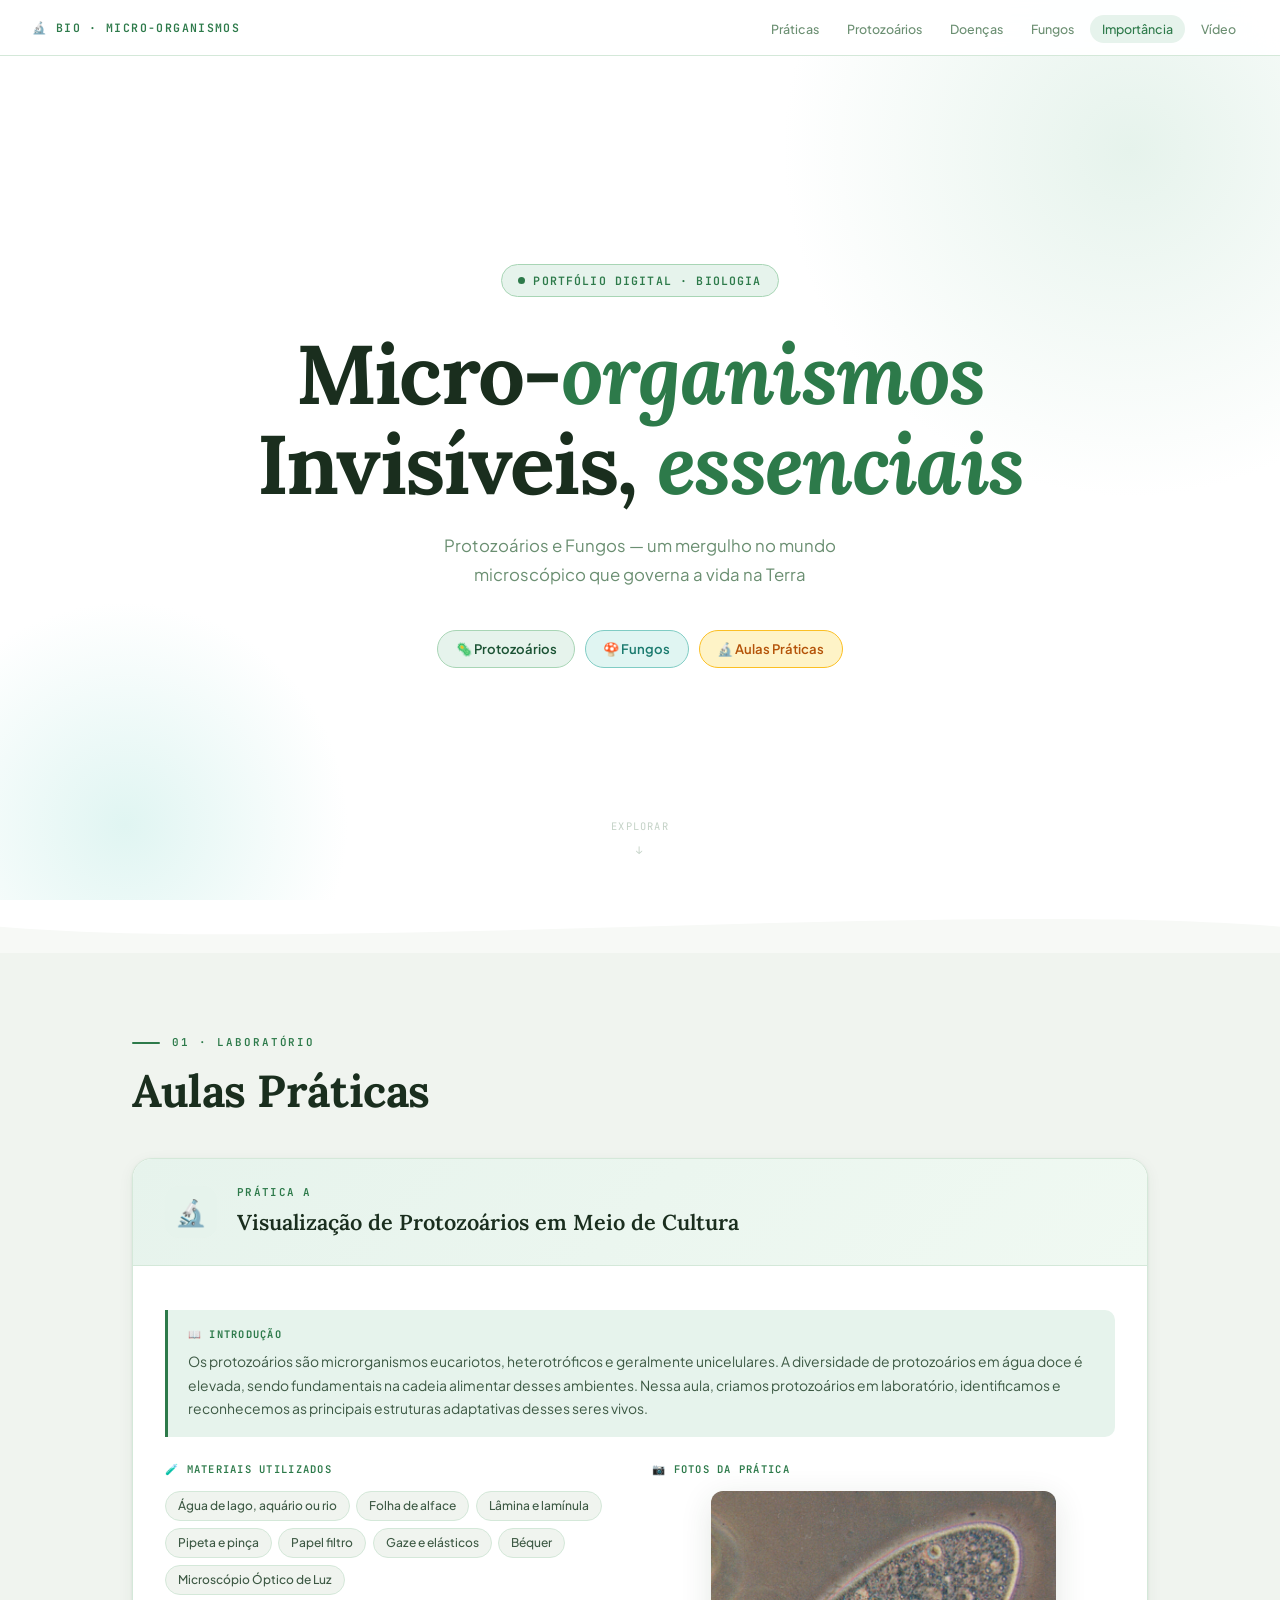
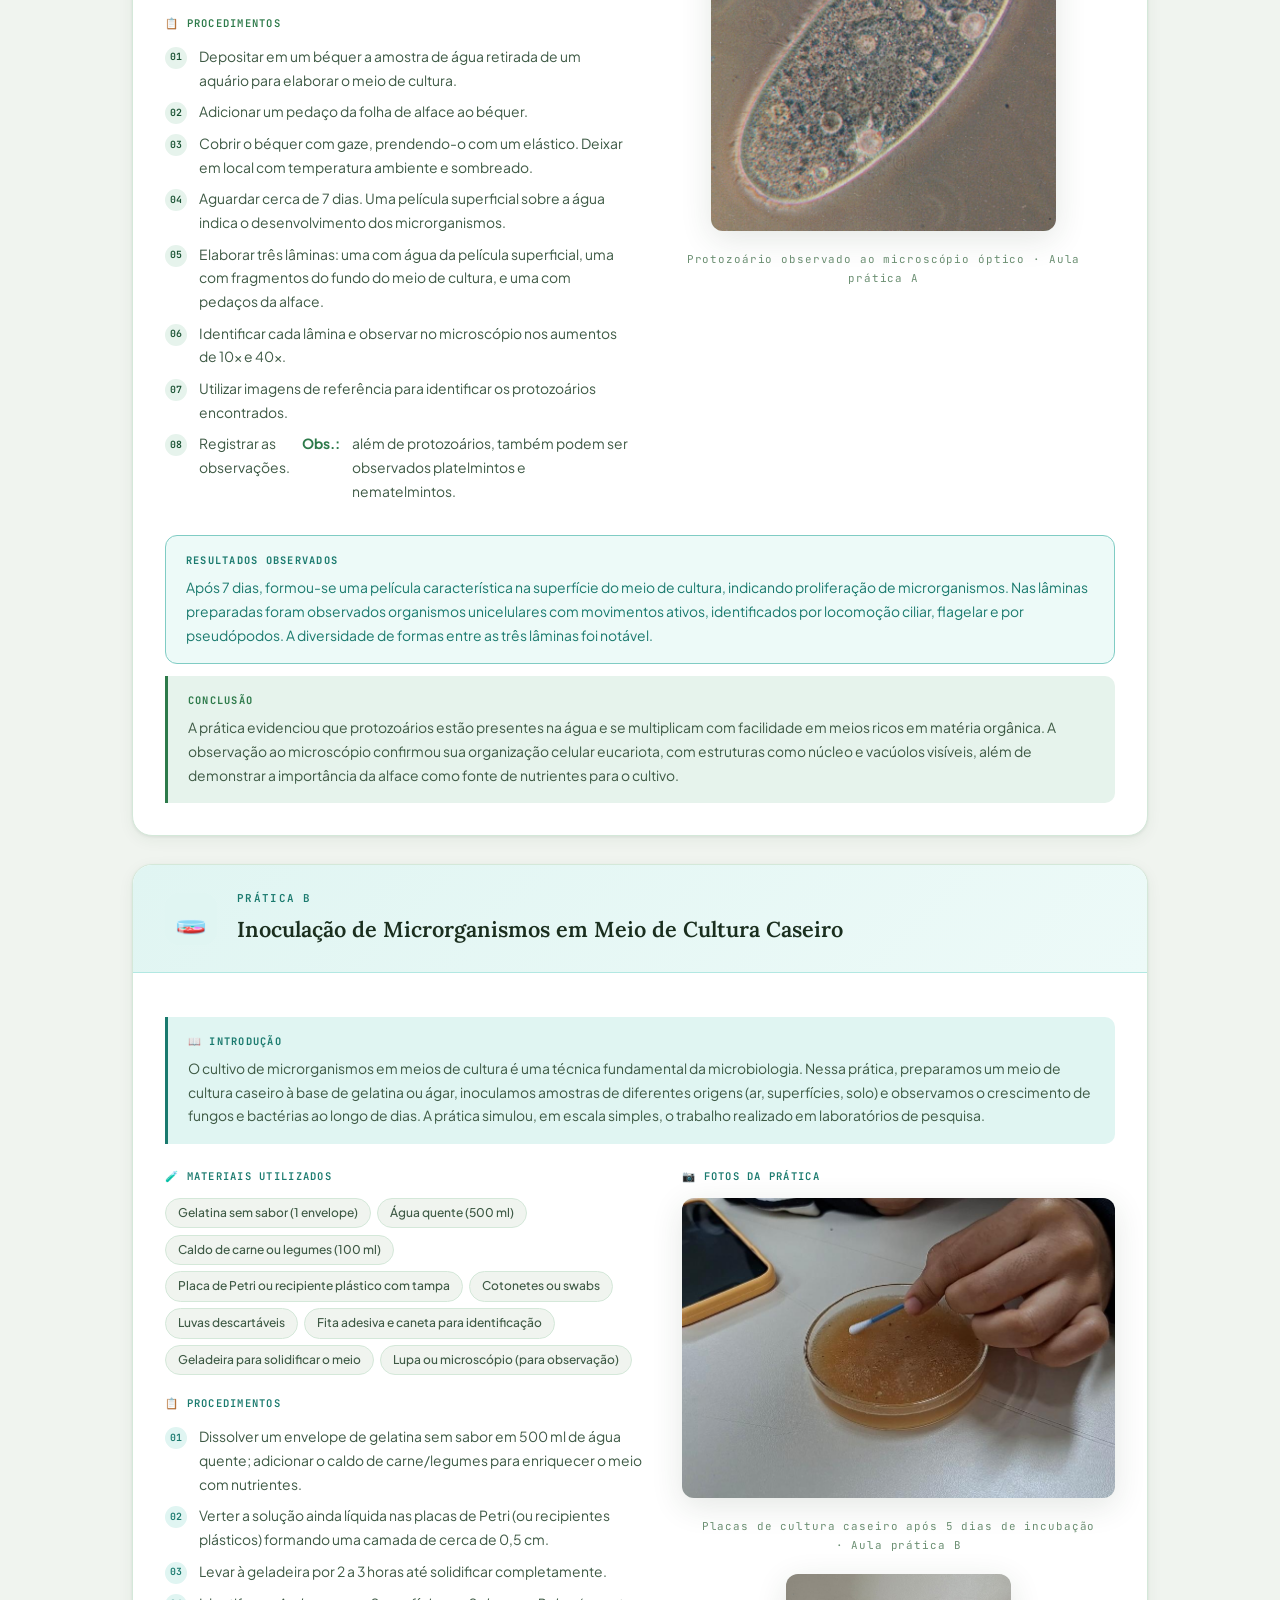
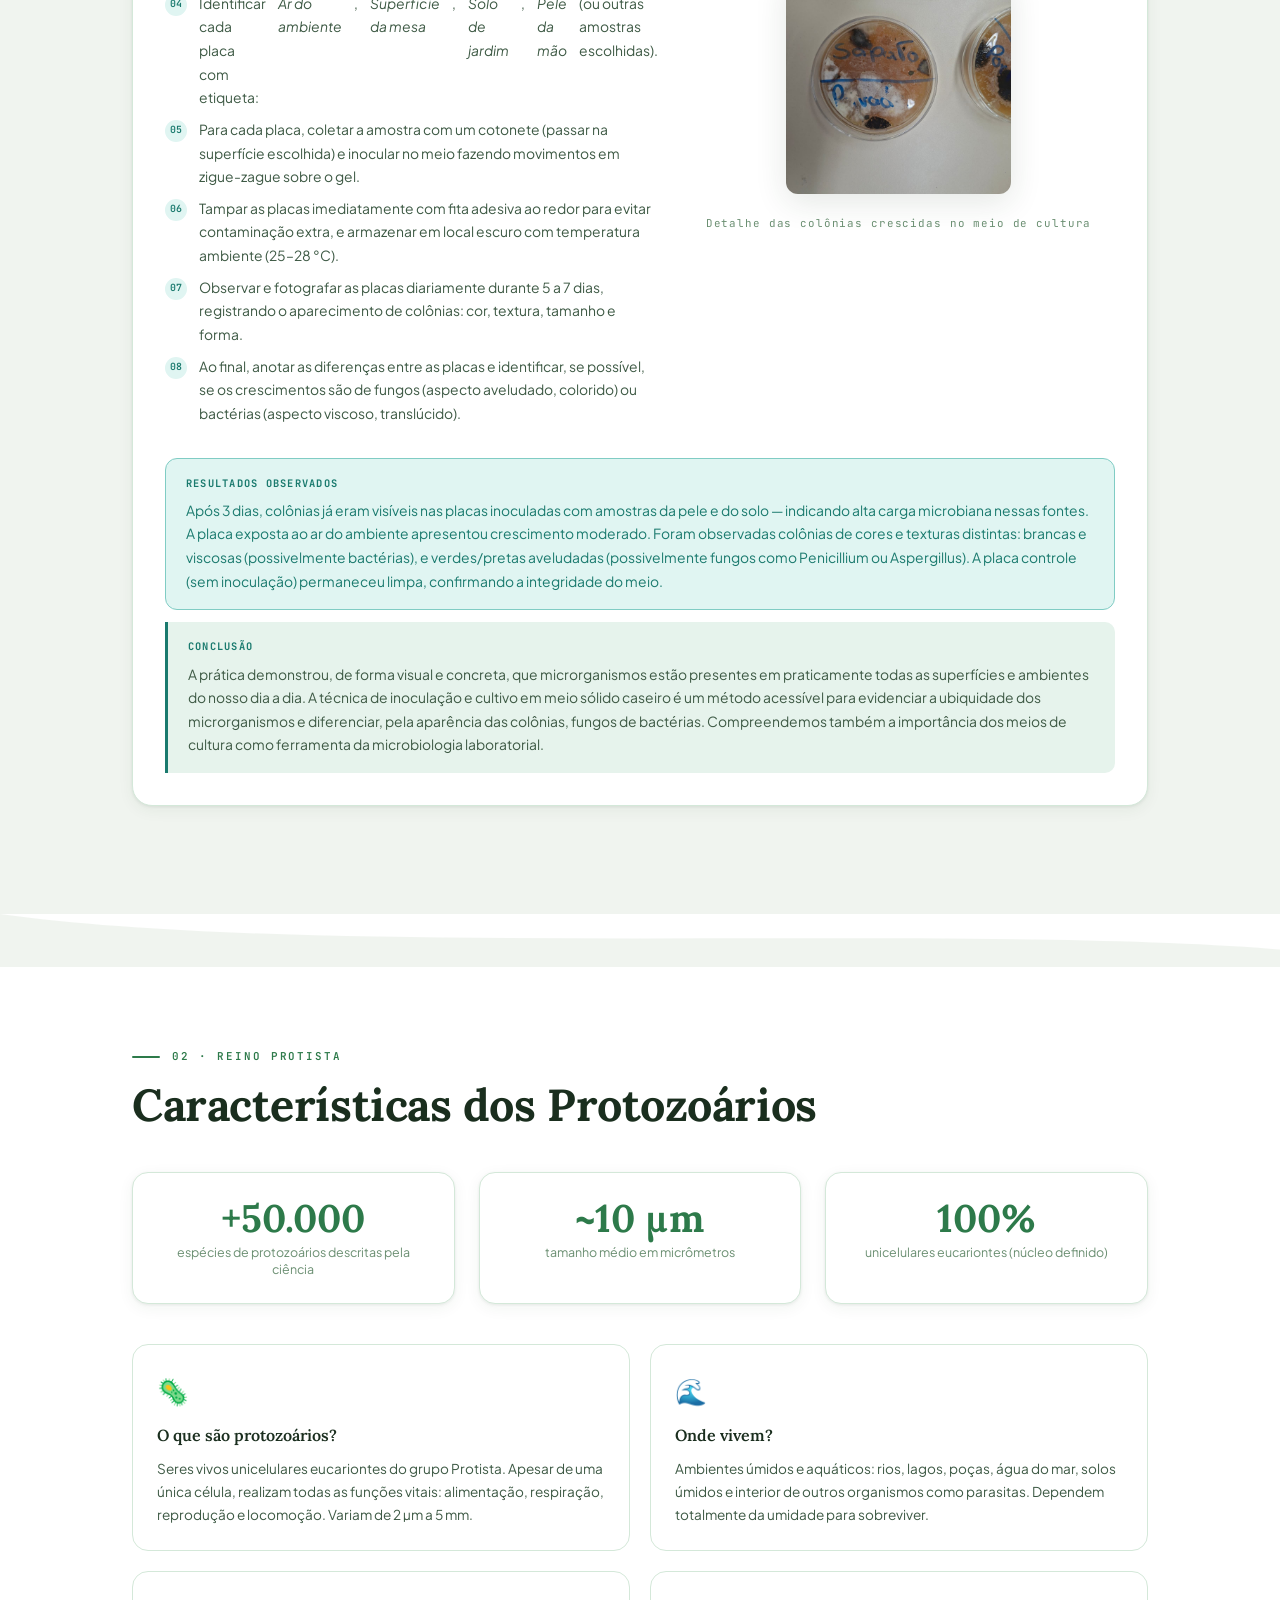
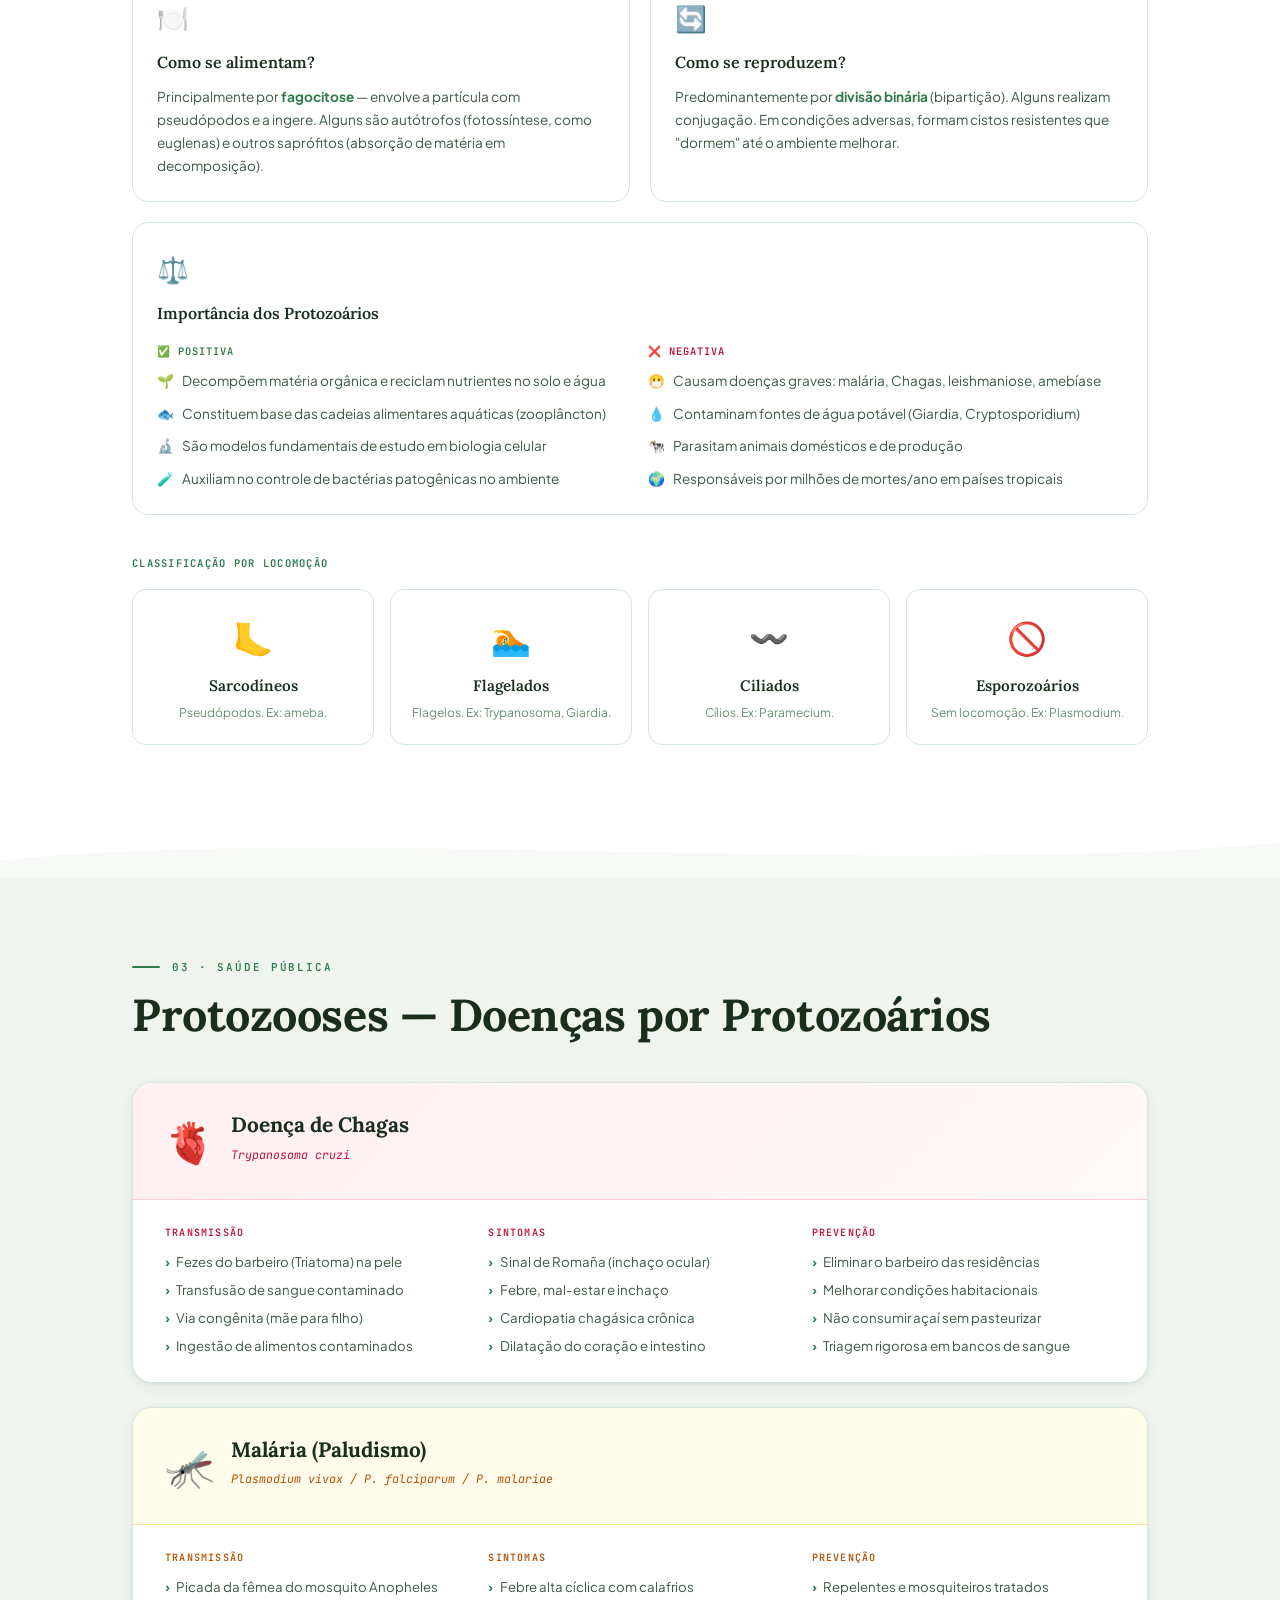
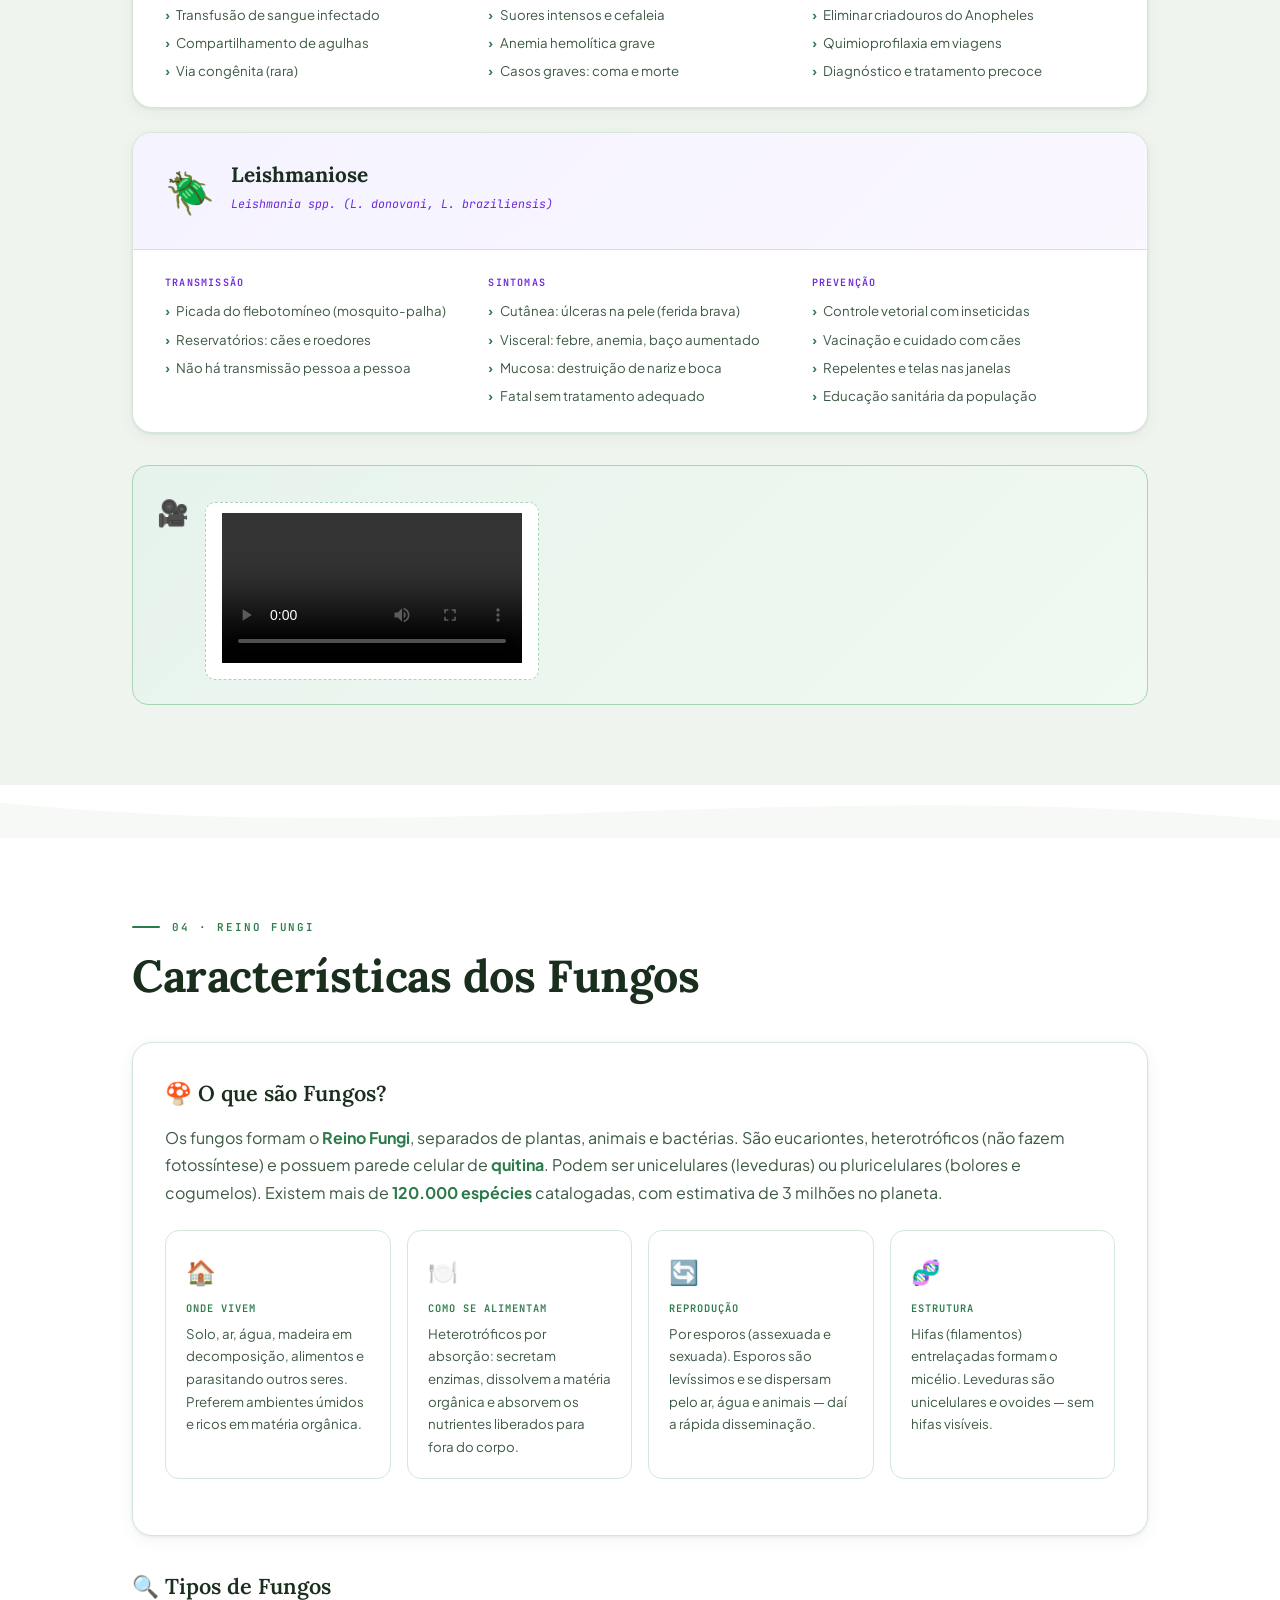
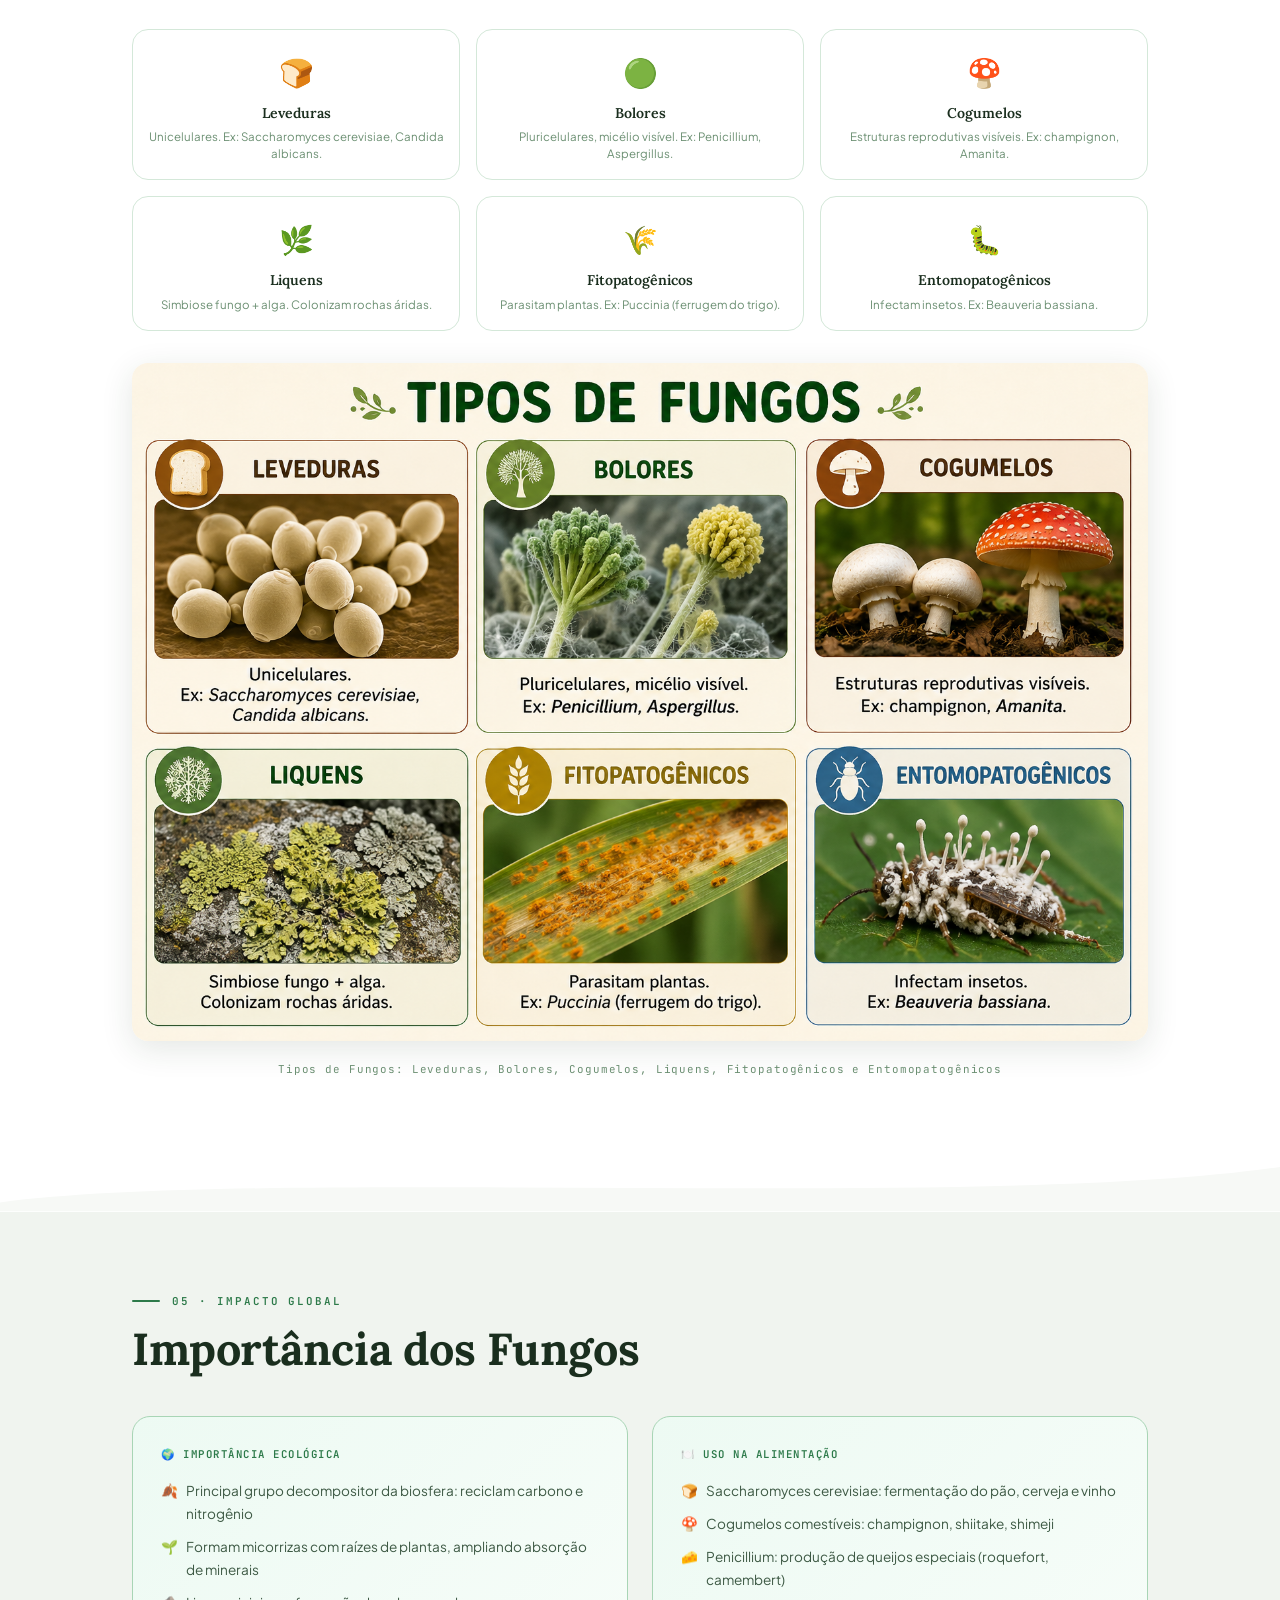
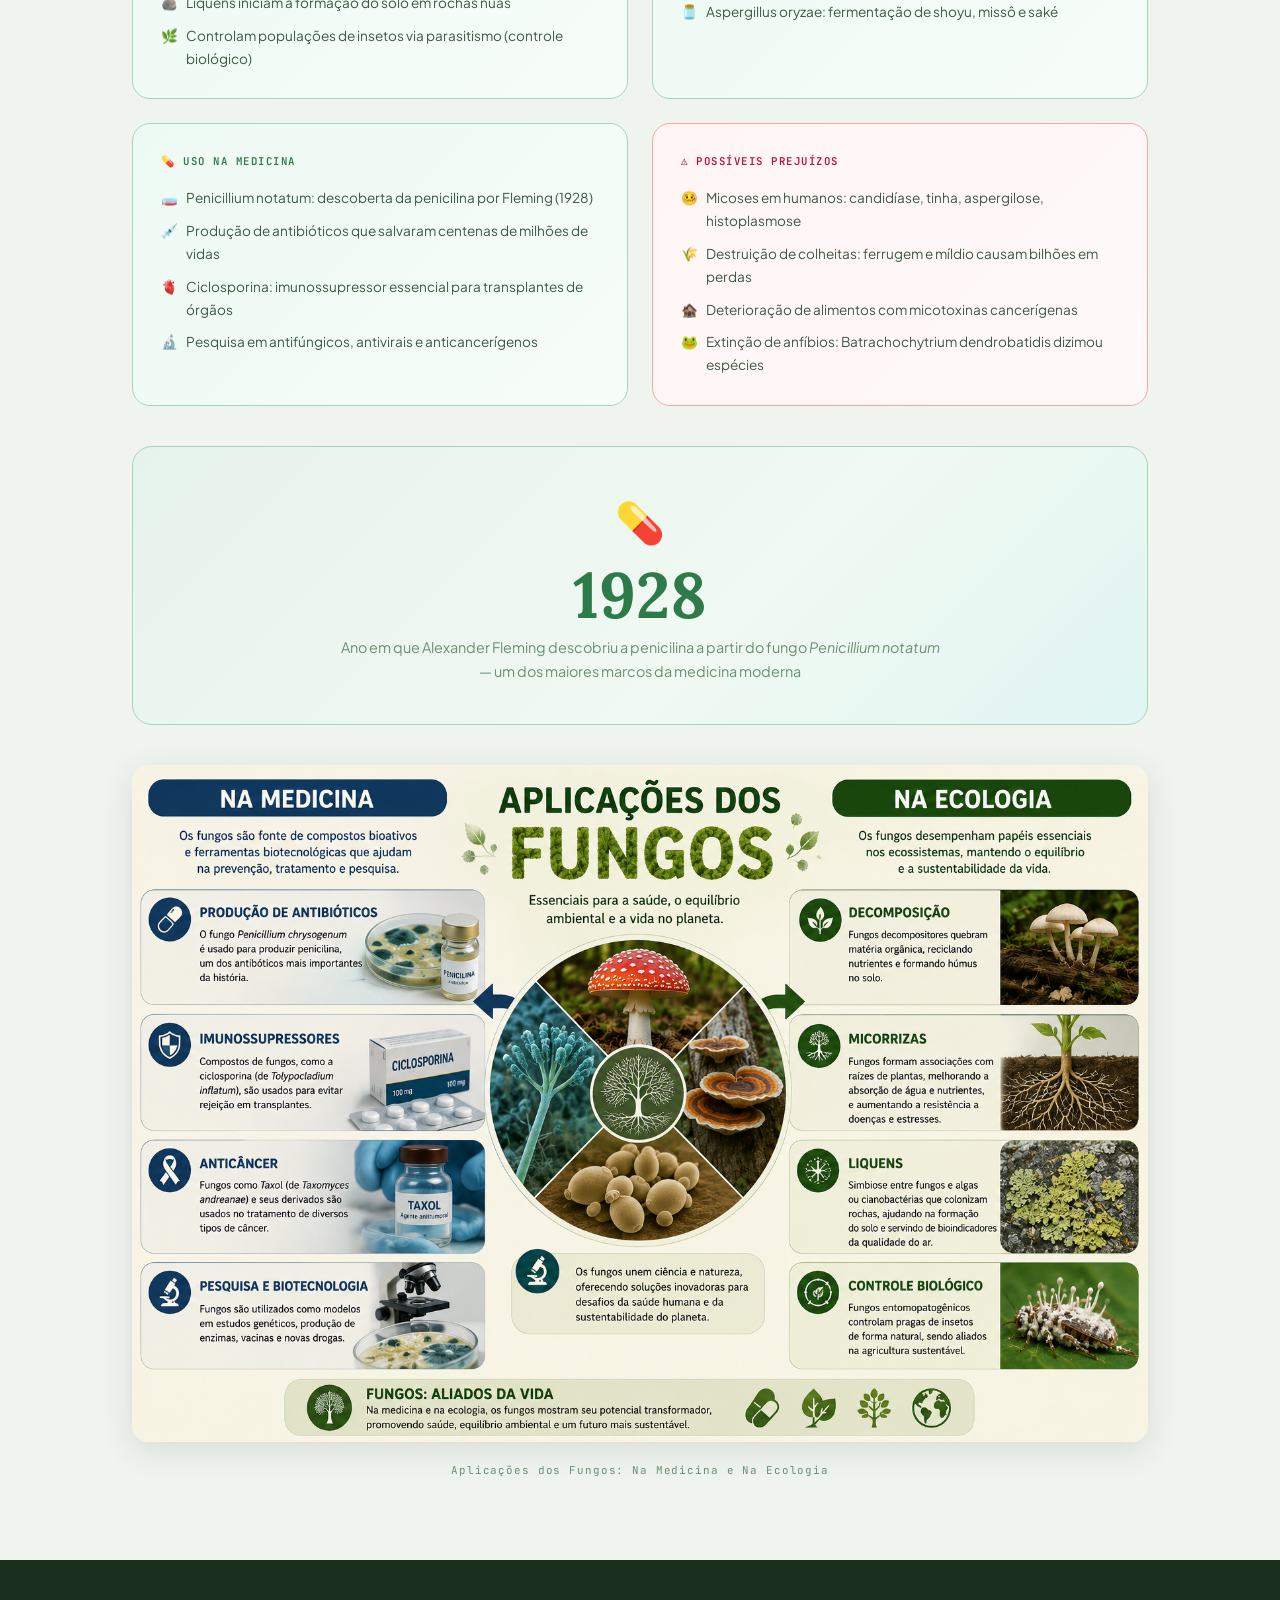
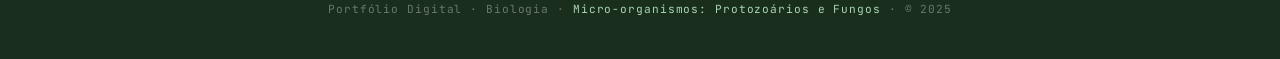
==== commit 48c3b854: "Update video section by removing instructions Removed instructions and details about the video requi" ====
--- a/index.html
+++ b/index.html
@@ -456,11 +456,7 @@
     <div class="vid-note fade-in">
       <div class="vid-icon">🎥</div>
       <div>
-        <p><strong>Vídeo autoral (mínimo 2 minutos):</strong> Você deve aparecer explicando as três doenças. Pode usar cartazes, desenhos ou slides como apoio. <strong>Proibido usar dublagem por IA ou voz de terceiros.</strong></p>
-        <!--
-          INSTRUÇÃO: substitua o texto abaixo pelo link/QR code do seu vídeo.
-          Exemplo: <a href="https://youtube.com/..." target="_blank">Assistir vídeo no YouTube</a>
-        -->
+    
       <div class="vid-slot">
     <video controls width="100%">
         <source src="fungos.mp4" type="video/mp4">
@@ -640,4 +636,4 @@
 
 <script src="script.js"></script>
 </body>
-</html>+</html>
